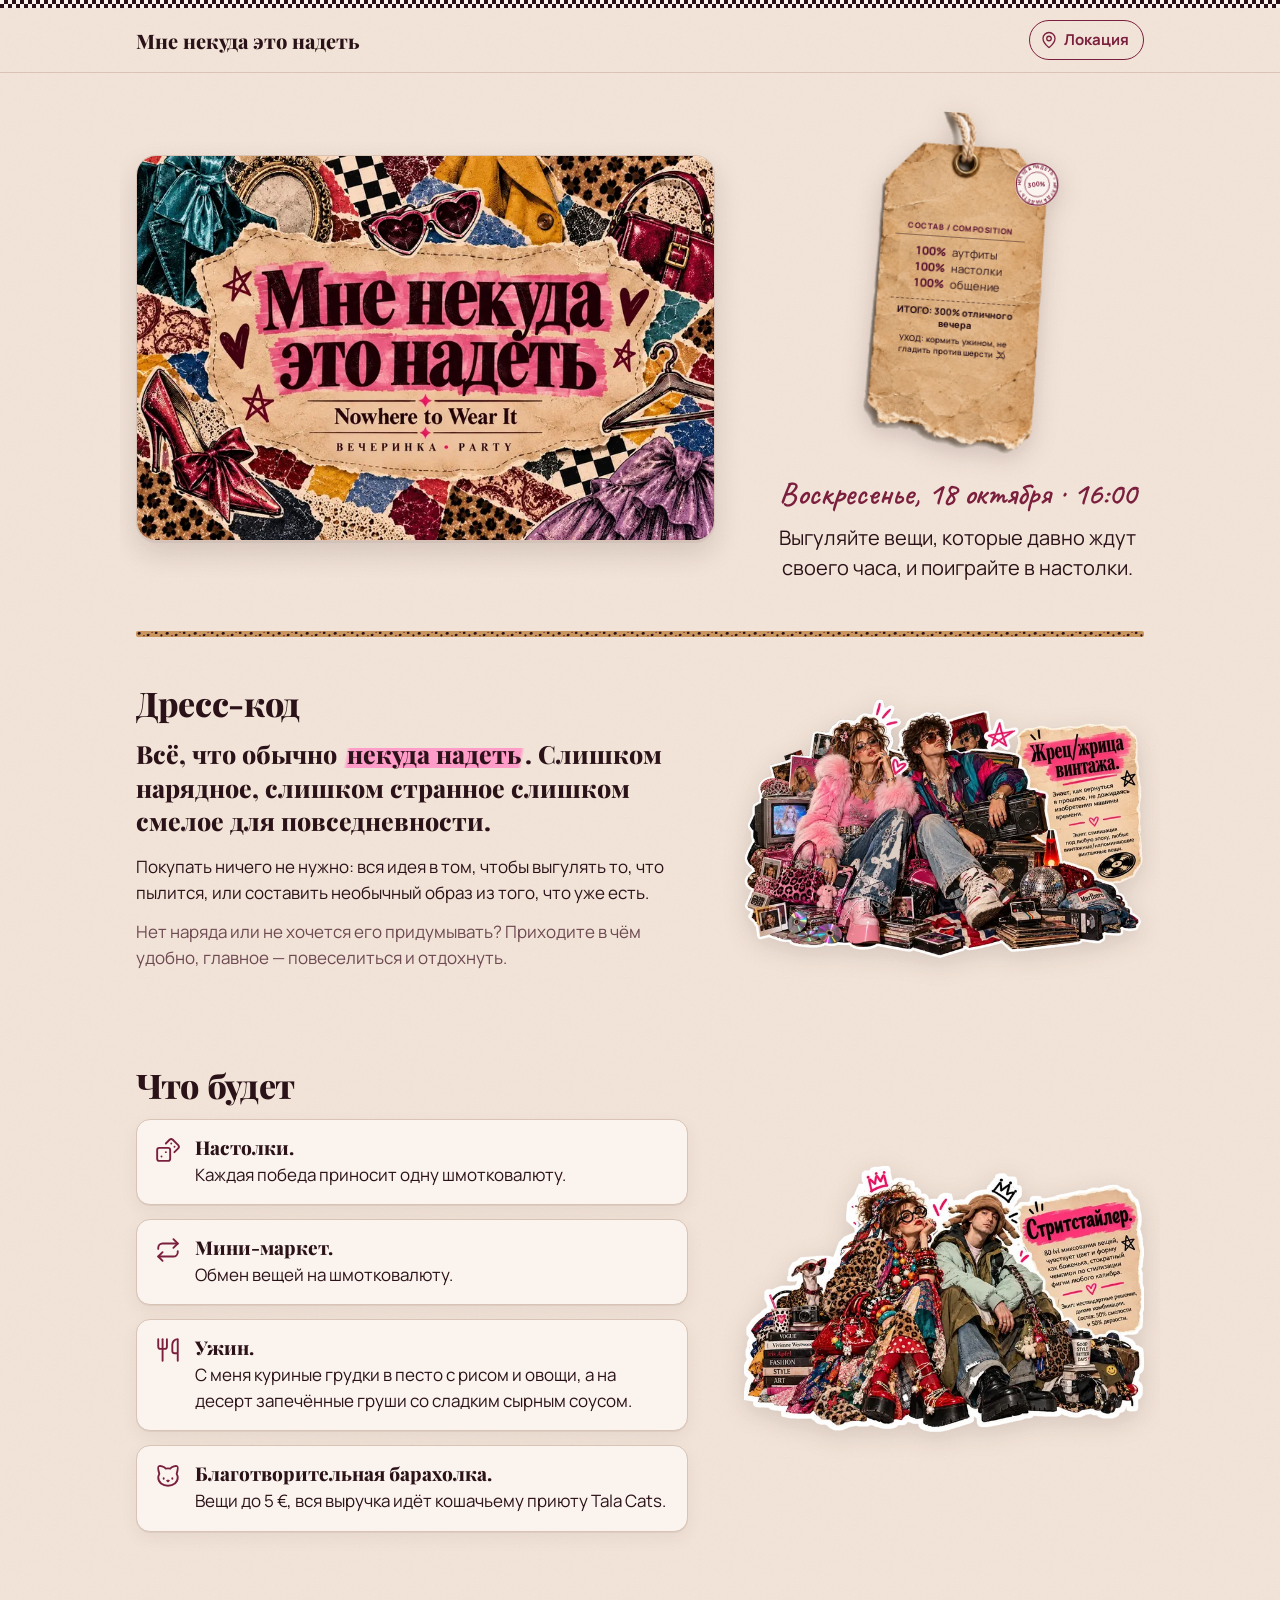
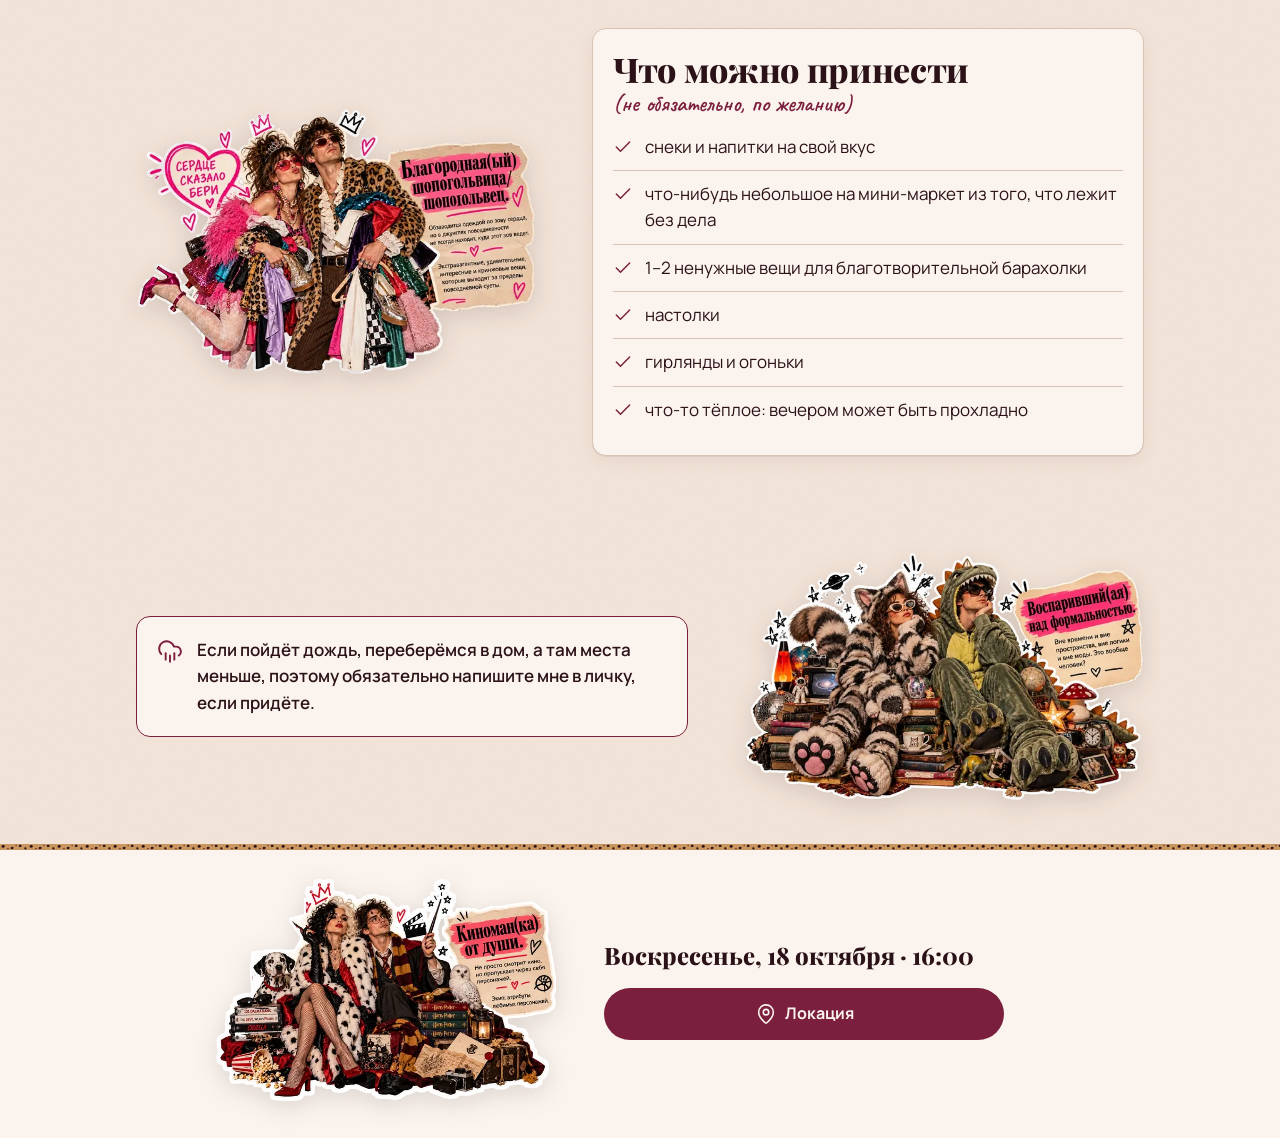
==== index.html @ 80da6938 "Первый экран: афиша слева, бирка и дата справа; на телефоне дата во всю ширину Co-Authored-By: Claud" ====
<!doctype html>
<html lang="ru">
<head>
  <meta charset="utf-8">
  <meta name="viewport" content="width=device-width, initial-scale=1">
  <title>Мне некуда это надеть</title>
  <meta name="description" content="Выгуляйте вещи, которые давно ждут своего часа, и поиграйте в настолки.">
  <meta name="theme-color" content="#F4E6DA">

  <meta property="og:type" content="website">
  <meta property="og:title" content="Мне некуда это надеть">
  <meta property="og:description" content="Выгуляйте вещи, которые давно ждут своего часа, и поиграйте в настолки.">
  <meta property="og:image" content="https://konyaginaan.github.io/nekuda-party/og.jpg">
  <meta property="og:image:width" content="1200">
  <meta property="og:image:height" content="630">
  <meta property="og:url" content="https://konyaginaan.github.io/nekuda-party/">
  <meta name="twitter:card" content="summary_large_image">

  <link rel="preconnect" href="https://fonts.googleapis.com">
  <link rel="preconnect" href="https://fonts.gstatic.com" crossorigin>
  <link rel="stylesheet" href="https://fonts.googleapis.com/css2?family=Caveat:wght@600&family=Manrope:wght@400;600;700;800&family=Playfair+Display:wght@800;900&display=swap">
  <link rel="stylesheet" href="style.css?v=12">
</head>
<body>

  <!-- Иконки в духе Lucide: обводка 1.75, цвет задаёт CSS -->
  <svg width="0" height="0" style="position:absolute" aria-hidden="true">
    <symbol id="i-pin" viewBox="0 0 24 24"><path d="M20 10c0 4.993-5.539 10.193-7.399 11.799a1 1 0 0 1-1.202 0C9.539 20.193 4 14.993 4 10a8 8 0 0 1 16 0"/><circle cx="12" cy="10" r="3"/></symbol>
    <symbol id="i-dice" viewBox="0 0 24 24"><rect width="12" height="12" x="2" y="10" rx="2"/><path d="m17.92 14 3.5-3.5a2.24 2.24 0 0 0 0-3l-5-4.92a2.24 2.24 0 0 0-3 0L10 6"/><path d="M6 18h.01"/><path d="M10 14h.01"/><path d="M15 6h.01"/><path d="M18 9h.01"/></symbol>
    <symbol id="i-swap" viewBox="0 0 24 24"><path d="m17 2 4 4-4 4"/><path d="M3 11v-1a4 4 0 0 1 4-4h14"/><path d="m7 22-4-4 4-4"/><path d="M21 13v1a4 4 0 0 1-4 4H3"/></symbol>
    <symbol id="i-dinner" viewBox="0 0 24 24"><path d="M3 2v7c0 1.1.9 2 2 2h4a2 2 0 0 0 2-2V2"/><path d="M7 2v20"/><path d="M21 15V2a5 5 0 0 0-5 5v6c0 1.1.9 2 2 2h3Zm0 0v7"/></symbol>
    <symbol id="i-cat" viewBox="0 0 24 24"><path d="M12 5c.67 0 1.35.09 2 .26 1.78-2 5.03-2.84 6.42-2.26 1.4.58-.42 7-.42 7 .57 1.07 1 2.24 1 3.44C21 17.9 16.97 21 12 21s-9-3-9-7.56c0-1.25.5-2.4 1-3.44 0 0-1.89-6.42-.5-7 1.39-.58 4.72.23 6.5 2.23A9.04 9.04 0 0 1 12 5Z"/><path d="M8 14v.5"/><path d="M16 14v.5"/><path d="M11.25 16.25h1.5L12 17l-.75-.75Z"/></symbol>
    <symbol id="i-check" viewBox="0 0 24 24"><path d="M20 6 9 17l-5-5"/></symbol>
    <symbol id="i-rain" viewBox="0 0 24 24"><path d="M4 14.899A7 7 0 1 1 15.71 8h1.79a4.5 4.5 0 0 1 2.5 8.242"/><path d="M16 14v6"/><path d="M8 14v6"/><path d="M12 16v6"/></symbol>
    <!-- Значок ухода «не гладить»: утюг, перечёркнутый крест-накрест -->
    <symbol id="i-no-iron" viewBox="0 0 24 24"><path d="M3 18h18l-1.6-6.4A4 4 0 0 0 15.5 8.5H7"/><path d="M5 8.5h5"/><path d="M5 4l14 18"/><path d="M19 4 5 22"/></symbol>
  </svg>

  <header class="site-header">
    <nav class="nav">
      <a class="nav-title" href="#top">Мне некуда это надеть</a>
      <a class="nav-link" href="https://maps.app.goo.gl/ikmV4wj7DfF3Gz9P6?g_st=ipc" target="_blank" rel="noopener">
        <svg class="ico" width="22" height="22" aria-hidden="true"><use href="#i-pin"/></svg>Локация
      </a>
    </nav>
  </header>

  <main>

    <section class="hero section" id="top">
      <!-- Название нарисовано на афише; заголовок остаётся для поиска и экранных дикторов -->
      <h1 class="visually-hidden">Мне некуда это надеть</h1>
      <figure class="poster-frame">
        <picture>
          <source type="image/webp" srcset="poster-800.webp 800w, poster-1200.webp 1200w" sizes="(min-width: 960px) 600px, calc(100vw - 32px)">
          <img class="poster" src="poster.jpg" width="1200" height="800" alt="Афиша вечеринки «Мне некуда это надеть»">
        </picture>
      </figure>
      <div class="hero-meta">
        <p class="hero-date"><time datetime="2026-10-18T16:00">Воскресенье, 18 октября · 16:00</time></p>
        <div class="label-wrap" id="composition">
          <svg class="stamp" viewBox="0 0 100 100" aria-hidden="true">
            <defs><path id="stamp-ring" d="M50 50 m-37 0 a37 37 0 1 1 74 0 a37 37 0 1 1 -74 0"/></defs>
            <circle cx="50" cy="50" r="47" fill="none" stroke="currentColor" stroke-width="3"/>
            <circle cx="50" cy="50" r="28" fill="none" stroke="currentColor" stroke-width="1.5"/>
            <text font-family="Manrope, sans-serif" font-weight="800" font-size="10.5" letter-spacing="1.2" fill="currentColor">
              <textPath href="#stamp-ring" textLength="225" lengthAdjust="spacingAndGlyphs">НЕКУДА НАДЕТЬ • НЕКУДА НАДЕТЬ • </textPath>
            </text>
            <text x="50" y="55" text-anchor="middle" font-family="Manrope, sans-serif" font-weight="800" font-size="14" fill="currentColor">300%</text>
          </svg>
          <div class="label">
            <p class="label-title">СОСТАВ / COMPOSITION</p>
            <table class="label-table">
              <tbody>
                <tr><td class="label-pct">100%</td><td class="label-item">аутфиты</td></tr>
                <tr><td class="label-pct">100%</td><td class="label-item">настолки</td></tr>
                <tr><td class="label-pct">100%</td><td class="label-item">общение</td></tr>
              </tbody>
            </table>
            <p class="label-total">ИТОГО: 300% отличного вечера</p>
            <!-- Можно сократить до «УХОД: кормить ужином» — убрать span целиком, значок уйдёт вместе с ним -->
            <p class="label-care">УХОД: кормить ужином<span class="label-care-extra">, не гладить против шерсти <svg class="care-ico" width="14" height="14" aria-hidden="true"><use href="#i-no-iron"/></svg></span></p>
          </div>
        </div>
        <div class="hero-text">
          <p class="hero-lead">Выгуляйте вещи, которые давно ждут своего часа, и поиграйте в настолки.</p>
        </div>
      </div>
    </section>

    <div class="ribbon" aria-hidden="true"></div>

    <section class="section has-sticker sticker-right" id="dress-code">
      <div class="section-body">
        <h2>Дресс-код</h2>
        <p class="dress-main">Всё, что обычно <span class="marker">некуда надеть</span>. Слишком нарядное, слишком странное слишком смелое для повседневности.</p>
        <p>Покупать ничего не нужно: вся идея в том, чтобы выгулять то, что пылится, или составить необычный образ из того, что уже есть.</p>
        <p class="muted">Нет наряда или не хочется его придумывать? Приходите в чём удобно, главное — повеселиться и отдохнуть.</p>
      </div>
      <figure class="sticker">
        <a href="img/vintage-1100.webp" target="_blank" rel="noopener"><img src="img/vintage-640.webp" srcset="img/vintage-640.webp 640w, img/vintage-1100.webp 1100w" sizes="(min-width: 960px) 400px, calc(100vw - 32px)" width="1533" height="1001" loading="lazy" decoding="async" alt="Наклейка «Жрец/жрица винтажа»: «Знает, как вернуться в прошлое, не дожидаясь изобретения машины времени. Экип: стилизация под любую эпоху, любые винтажные/напоминающие винтажные вещи». Пара в розовой шубе, джинсах со стразами и яркой ветровке среди пластинок, кассет и диско-шара."></a>
      </figure>
    </section>

    <section class="section has-sticker sticker-right" id="program">
      <div class="section-body">
        <h2>Что будет</h2>
        <ul class="program-list">
          <li><svg class="ico" width="22" height="22" aria-hidden="true"><use href="#i-dice"/></svg><p><strong>Настолки.</strong> Каждая победа приносит одну шмотковалюту.</p></li>
          <li><svg class="ico" width="22" height="22" aria-hidden="true"><use href="#i-swap"/></svg><p><strong>Мини-маркет.</strong> Обмен вещей на шмотковалюту.</p></li>
          <li><svg class="ico" width="22" height="22" aria-hidden="true"><use href="#i-dinner"/></svg><p><strong>Ужин.</strong> С меня куриные грудки в песто с рисом и овощи, а на десерт запечённые груши со сладким сырным соусом.</p></li>
          <li><svg class="ico" width="22" height="22" aria-hidden="true"><use href="#i-cat"/></svg><p><strong>Благотворительная барахолка.</strong> Вещи до 5 €, вся выручка идёт кошачьему приюту Tala Cats.</p></li>
        </ul>
      </div>
      <figure class="sticker">
        <a href="img/street-1100.webp" target="_blank" rel="noopener"><img src="img/street-640.webp" srcset="img/street-640.webp 640w, img/street-1100.webp 1100w" sizes="(min-width: 960px) 400px, calc(100vw - 32px)" width="1536" height="1024" loading="lazy" decoding="async" alt="Наклейка «Стритстайлер»: «80 lvl миксования вещей, чувствует цвет и форму как боженька, стократный чемпион по стилизации фигни любого калибра. Экип: нестандартные решения, дикие комбинации. Состав: 50% смелости и 50% дерзости». Пара в леопарде, бусах, платформах и плюшевой шапке."></a>
      </figure>
    </section>

    <section class="section has-sticker sticker-left" id="bring">
      <div class="section-body">
        <div class="panel">
          <h2>Что можно принести</h2>
          <p class="note">(не обязательно, по желанию)</p>
          <ul class="bring-list">
            <li><svg class="ico" width="22" height="22" aria-hidden="true"><use href="#i-check"/></svg>снеки и напитки на свой вкус</li>
            <li><svg class="ico" width="22" height="22" aria-hidden="true"><use href="#i-check"/></svg>что-нибудь небольшое на мини-маркет из того, что лежит без дела</li>
            <li><svg class="ico" width="22" height="22" aria-hidden="true"><use href="#i-check"/></svg>1–2 ненужные вещи для благотворительной барахолки</li>
            <li><svg class="ico" width="22" height="22" aria-hidden="true"><use href="#i-check"/></svg>настолки</li>
            <li><svg class="ico" width="22" height="22" aria-hidden="true"><use href="#i-check"/></svg>гирлянды и огоньки</li>
            <li><svg class="ico" width="22" height="22" aria-hidden="true"><use href="#i-check"/></svg>что-то тёплое: вечером может быть прохладно</li>
          </ul>
        </div>
      </div>
      <figure class="sticker">
        <a href="img/shopaholic-1100.webp" target="_blank" rel="noopener"><img src="img/shopaholic-640.webp" srcset="img/shopaholic-640.webp 640w, img/shopaholic-1100.webp 1100w" sizes="(min-width: 960px) 400px, calc(100vw - 32px)" width="1521" height="1014" loading="lazy" decoding="async" alt="Наклейка «Благородная(ый) шопогольвица/шопогольвец» с надписью «Сердце сказало: бери»: «Обзаводится одеждой по зову сердца, но в джунглях повседневности не всегда находит, куда этот зов ведёт. Экстравагантные, удивительные, интересные и кринжовые вещи, которые выходят за пределы повседневной суеты». Пара с охапками нарядов в руках."></a>
      </figure>
    </section>

    <section class="section has-sticker sticker-right" id="rsvp">
      <div class="section-body important">
        <svg class="ico" width="22" height="22" aria-hidden="true"><use href="#i-rain"/></svg>
        <p>Если пойдёт дождь, переберёмся в дом, а там места меньше, поэтому обязательно напишите мне в личку, если придёте.</p>
      </div>
      <figure class="sticker">
        <a href="img/dreamer-1100.webp" target="_blank" rel="noopener"><img src="img/dreamer-640.webp" srcset="img/dreamer-640.webp 640w, img/dreamer-1100.webp 1100w" sizes="(min-width: 960px) 400px, calc(100vw - 32px)" width="1521" height="947" loading="lazy" decoding="async" alt="Наклейка «Воспаривший(ая) над формальностью»: «Вне времени и вне пространства, вне логики и вне моды. Это вообще человек?» Пара в пушистых кигуруми кошки и динозавра среди книг, лавовой лампы и глобусов."></a>
      </figure>
    </section>

  </main>

  <footer class="site-footer">
    <div class="footer-inner">
      <figure class="sticker footer-sticker">
        <a href="img/cinema-1100.webp" target="_blank" rel="noopener"><img src="img/cinema-640.webp" srcset="img/cinema-640.webp 640w, img/cinema-1100.webp 1100w" sizes="(min-width: 760px) 340px, calc(100vw - 32px)" width="1536" height="1014" loading="lazy" decoding="async" alt="Наклейка «Киноман(ка) от души»: «Не просто смотрит кино, но пропускает через себя персонажей. Экип: атрибуты любимых персонажей». Пара в образах Круэллы и Гарри Поттера с далматинцем и совой."></a>
      </figure>
      <div class="footer-cta">
      <p class="footer-date"><time datetime="2026-10-18T16:00">Воскресенье, 18 октября · 16:00</time></p>
      <a class="button" href="https://maps.app.goo.gl/ikmV4wj7DfF3Gz9P6?g_st=ipc" target="_blank" rel="noopener">
        <svg class="ico" width="22" height="22" aria-hidden="true"><use href="#i-pin"/></svg>Локация
      </a>
      </div>
    </div>
  </footer>

</body>
</html>
---- style.css ----
/* «Мне некуда это надеть» — сайт-анонс.
 * Визуальный слой повторяет мини-приложение (nekuda/public/style.css):
 * 80% тишины (тёплая бумага), 15% бордо и маркера, 5% хулиганства.
 * На экране — не больше одного маркера и двух рукописных строк. */

:root {
  --paper: #f4e6da;
  --paper-2: #fbf4ee;
  --ink: #2b1218;
  --ink-soft: #6e4a52;
  --wine: #7a1f3d;
  --wine-dark: #5a1430;
  --hot: #ff2e88;
  --hot-soft: #ff9cc8;
  --line: #d9c3b6;

  --display: "Playfair Display", Georgia, serif;
  --body: "Manrope", system-ui, -apple-system, sans-serif;
  --hand: "Caveat", "Comic Sans MS", cursive;

  --radius: 14px;
  --shadow: 0 1px 0 rgba(43, 18, 24, 0.06), 0 6px 18px rgba(43, 18, 24, 0.06);
  --header: 64px;

  --grain: url("data:image/svg+xml,%3Csvg xmlns='http://www.w3.org/2000/svg' width='160' height='160'%3E%3Cfilter id='n'%3E%3CfeTurbulence type='fractalNoise' baseFrequency='.9' numOctaves='3' stitchTiles='stitch'/%3E%3CfeColorMatrix values='0 0 0 0 .17 0 0 0 0 .07 0 0 0 0 .09 0 0 0 .04 0'/%3E%3C/filter%3E%3Crect width='160' height='160' filter='url(%23n)'/%3E%3C/svg%3E");
  --checker: repeating-conic-gradient(var(--ink) 0 25%, var(--paper-2) 0 50%) 0 0 / 8px 8px;
  --leopard: url("data:image/svg+xml,%3Csvg xmlns='http://www.w3.org/2000/svg' width='28' height='6' viewBox='0 0 28 6'%3E%3Crect width='28' height='6' fill='%23c9965f'/%3E%3Cpath d='M2 1.5c1-.8 2.6-.5 2.8.6.2 1-.9 1.9-2 1.7S1 2.4 2 1.5zM11 3.2c.9-.9 2.4-.7 2.6.3.2.9-.7 1.8-1.8 1.7-1-.1-1.6-1.1-.8-2zM19.5.8c1.1-.4 2.2.2 2.1 1.1-.1.8-1.3 1.3-2.2 1-.8-.3-.8-1.7.1-2.1zM24.6 3.6c.8-.5 1.9-.2 2 .6.1.7-.8 1.4-1.6 1.2-.7-.2-1-1.2-.4-1.8z' fill='%232b1218'/%3E%3Cpath d='M7.5 4.2c.6-.3 1.3 0 1.3.5s-.7.8-1.2.6c-.5-.2-.6-.8-.1-1.1zM15.8.9c.5-.2 1.1.1 1 .6-.1.4-.7.6-1.1.4-.4-.2-.4-.8.1-1z' fill='%235a1430'/%3E%3C/svg%3E") 0 0 / 28px 6px repeat-x;
}

*, *::before, *::after { box-sizing: border-box; }

html {
  -webkit-text-size-adjust: 100%;
  scroll-behavior: smooth;
}

@media (prefers-reduced-motion: reduce) {
  html { scroll-behavior: auto; }
}

body {
  margin: 0;
  overflow-x: hidden;
  background: var(--grain), var(--paper);
  color: var(--ink);
  font: 400 17px/1.55 var(--body);
  overflow-wrap: break-word;
  -webkit-tap-highlight-color: transparent;
}

/* Клетчатая лента по верху экрана. */
body::before {
  content: "";
  position: fixed;
  top: 0;
  left: 0;
  right: 0;
  height: 8px;
  background: var(--checker);
  z-index: 40;
}

a { color: var(--wine); }

:focus-visible {
  outline: 2px solid var(--hot);
  outline-offset: 2px;
}

img { max-width: 100%; height: auto; display: block; }

.visually-hidden {
  position: absolute;
  width: 1px;
  height: 1px;
  margin: -1px;
  padding: 0;
  overflow: hidden;
  clip: rect(0 0 0 0);
  white-space: nowrap;
  border: 0;
}

.ico {
  width: 22px;
  height: 22px;
  flex: none;
  fill: none;
  stroke: currentColor;
  stroke-width: 1.75;
  stroke-linecap: round;
  stroke-linejoin: round;
  color: var(--wine);
}

/* ── Типографика ─────────────────────────────────────────── */

h1, h2 {
  font-family: var(--display);
  font-weight: 800;
  letter-spacing: -0.01em;
  margin: 0 0 14px;
}

h2 {
  font-size: 30px;
  line-height: 1.1;
}

p { margin: 0 0 12px; }
p:last-child { margin-bottom: 0; }

.muted { color: var(--ink-soft); }

/* Полоса маркера под главным словом — одна на экран. */
.marker {
  background: linear-gradient(100deg, transparent 2%, var(--hot-soft) 4%, var(--hot-soft) 96%, transparent 98%);
  background-size: 100% 62%;
  background-position: 0 85%;
  background-repeat: no-repeat;
  padding: 0 0.15em;
  -webkit-box-decoration-break: clone;
  box-decoration-break: clone;
}

/* ── Шапка ───────────────────────────────────────────────── */

.site-header {
  position: sticky;
  top: 8px;
  z-index: 30;
  margin-top: 8px;
  background: var(--grain), var(--paper);
  border-bottom: 1px solid var(--line);
}

.nav {
  max-width: 1040px;
  margin: 0 auto;
  padding: 0 16px;
  height: 56px;
  display: flex;
  justify-content: space-between;
  align-items: center;
  gap: 12px;
}

.nav-title {
  min-width: 0;
  font: 800 17px/1.15 var(--display);
  color: var(--ink);
  text-decoration: none;
}

.nav-link {
  flex: none;
  display: inline-flex;
  align-items: center;
  gap: 6px;
  min-height: 40px;
  padding: 0 14px 0 10px;
  border: 1.5px solid var(--wine);
  border-radius: 999px;
  color: var(--wine);
  font-weight: 700;
  font-size: 15px;
  text-decoration: none;
}

.nav-link .ico { width: 18px; height: 18px; }

/* ── Колонка и разделы ───────────────────────────────────── */

main {
  max-width: 1040px;
  /* Повёрнутая бирка не должна давать прокрутку вбок */
  overflow-x: clip;
  margin: 0 auto;
  padding: 0 16px;
}

.section {
  padding: 28px 0;
  /* Клетчатая лента + шапка не закрывают заголовок при переходе по якорю */
  scroll-margin-top: calc(8px + var(--header));
}

.panel {
  background: var(--paper-2);
  border: 1px solid var(--line);
  border-radius: var(--radius);
  box-shadow: var(--shadow);
  padding: 22px 20px;
}

/* ── Первый экран ────────────────────────────────────────── */

.hero { padding-top: 20px; padding-bottom: 32px; }

.poster-frame {
  margin: 0 0 22px;
  border-radius: var(--radius);
  overflow: hidden;
  border: 1px solid var(--line);
  box-shadow: 0 2px 0 rgba(43, 18, 24, 0.05), 0 12px 28px rgba(43, 18, 24, 0.14);
  background: var(--paper-2);
}

.poster { width: 100%; aspect-ratio: 3 / 2; object-fit: cover; }

.hero-date {
  font: 600 clamp(25px, 7.3vw, 32px)/1.1 var(--hand);
  color: var(--wine);
  margin-bottom: 10px;
}

.hero-lead {
  font-size: 19px;
  line-height: 1.5;
}

/* Под афишей: бирка висит с её нижнего края, текст обтекает слева. */
.hero-meta::after { content: ""; display: block; clear: both; }

.hero-meta .label-wrap {
  float: right;
  width: 140px;
  margin: -6px 4px 0 14px;
  transform: rotate(4deg);
}

/* Леопардовая лента — разделитель. */
.ribbon {
  height: 6px;
  background: var(--leopard);
  border-radius: 2px;
}

/* ── Дресс-код ───────────────────────────────────────────── */

.dress-main {
  font: 800 22px/1.35 var(--display);
  margin-bottom: 16px;
}

/* ── Состав: маленькая бумажная бирка у афиши (img/tag-760.webp), текст поверх.
 * Все размеры внутри — от ширины бирки (cqw), чтобы она масштабировалась целиком. */

.label-wrap {
  position: relative;
  container-type: inline-size;
  filter: drop-shadow(0 6px 12px rgba(43, 18, 24, 0.18));
}

.label {
  /* Пропорции картинки: 748 × 1484 */
  aspect-ratio: 748 / 1484;
  background: url("img/tag-760.webp") center / 100% 100% no-repeat;
  /* Сверху — люверс и верёвочка, снизу — рваный край */
  padding: 34% 12% 24%;
  display: flex;
  flex-direction: column;
  justify-content: center;
  color: var(--ink);
  font-size: 6.7cqw;
  line-height: 1.3;
  text-align: left;
  font-variant-numeric: tabular-nums;
}

.label p { margin: 0; }

.label-title {
  font-weight: 800;
  font-size: 0.68em;
  letter-spacing: 0.06em;
  color: var(--wine-dark);
  text-align: center;
  padding-bottom: 0.6em;
  margin-bottom: 0.9em !important;
  border-bottom: 1px solid rgba(43, 18, 24, 0.45);
  white-space: nowrap;
}

.label-table {
  border-collapse: collapse;
  margin: 0 auto 0.7em;
}

.label-table td { padding: 0.05em 0; }

.label-table .label-pct {
  text-align: right;
  padding-right: 0.55em;
  font-weight: 800;
  color: var(--wine-dark);
}

.label-total {
  border-top: 1px dashed rgba(43, 18, 24, 0.55);
  padding-top: 0.5em;
  text-align: center;
  font-weight: 800;
  font-size: 0.82em;
}

.label-care {
  margin-top: 0.6em !important;
  text-align: center;
  font-size: 0.71em;
  font-weight: 600;
}

.care-ico {
  width: 1.4em;
  height: 1.4em;
  vertical-align: -0.3em;
  fill: none;
  stroke: var(--ink);
  stroke-width: 1.5;
  stroke-linecap: round;
  stroke-linejoin: round;
}

/* Штамп — снаружи бирки, иначе рваный край его обрежет. */
.stamp {
  position: absolute;
  top: 13%;
  right: -6%;
  width: 26%;
  height: auto;
  aspect-ratio: 1;
  color: var(--wine);
  background: var(--paper-2);
  border-radius: 50%;
  transform: rotate(-8deg);
  z-index: 2;
}

/* ── Наклейки-персонажи: рядом с текстовыми блоками ───────
 * На телефоне — под блоком во всю ширину колонки, на широком экране —
 * сбоку от него, попеременно справа и слева. */

.sticker {
  margin: 24px 0 0;
  filter: drop-shadow(0 6px 12px rgba(43, 18, 24, 0.14));
}

.sticker a { display: block; }
.sticker img { width: 100%; height: auto; }

/* ── Что будет ───────────────────────────────────────────── */

.program-list,
.bring-list {
  list-style: none;
  margin: 0;
  padding: 0;
}

.program-list li {
  display: flex;
  gap: 14px;
  align-items: flex-start;
  background: var(--paper-2);
  border: 1px solid var(--line);
  border-radius: var(--radius);
  box-shadow: var(--shadow);
  padding: 16px 18px;
  margin-bottom: 12px;
}

.program-list .ico {
  width: 26px;
  height: 26px;
  margin-top: 1px;
}

.program-list p { margin: 0; }

.program-list strong {
  display: block;
  font: 800 19px/1.25 var(--display);
  margin-bottom: 2px;
}

/* ── Что принести ────────────────────────────────────────── */

#bring h2 { margin-bottom: 0; }

.note {
  font: 600 23px/1.2 var(--hand);
  color: var(--wine);
  margin: 2px 0 16px;
}

.bring-list li {
  display: flex;
  gap: 12px;
  align-items: flex-start;
  padding: 10px 0;
  border-top: 1px solid var(--line);
}

.bring-list li:first-child { border-top: 0; padding-top: 0; }
.bring-list .ico { width: 20px; height: 20px; margin-top: 3px; }

/* ── Важно ───────────────────────────────────────────────── */

.important {
  display: flex;
  gap: 14px;
  align-items: flex-start;
  padding: 20px;
  border: 1.5px solid var(--wine);
  border-radius: var(--radius);
  background: var(--paper-2);
  font-weight: 600;
}

.important .ico { width: 26px; height: 26px; margin-top: 1px; }

/* ── Подвал ──────────────────────────────────────────────── */

.site-footer {
  position: relative;
  background: var(--paper-2);
  border-top: 1px solid var(--line);
}

.site-footer::before {
  content: "";
  position: absolute;
  top: -6px;
  left: 0;
  right: 0;
  height: 6px;
  background: var(--leopard);
}

.footer-inner {
  max-width: 640px;
  margin: 0 auto;
  padding: 28px 16px calc(36px + env(safe-area-inset-bottom));
  text-align: center;
}

.footer-sticker { max-width: 340px; margin: 0 auto 18px; }

.footer-date {
  font: 800 clamp(18px, 5.4vw, 24px)/1.25 var(--display);
  margin-bottom: 18px;
}

/* Главная кнопка */
.button {
  display: inline-flex;
  align-items: center;
  justify-content: center;
  gap: 8px;
  width: 100%;
  max-width: 400px;
  min-height: 52px;
  padding: 10px 24px;
  border-radius: 999px;
  background: var(--wine);
  color: var(--paper-2);
  font-weight: 700;
  font-size: 16px;
  text-decoration: none;
  transition: transform 0.09s, background-color 0.09s;
}

.button .ico { color: var(--paper-2); }

.button:hover { background: var(--wine-dark); }
.button:active { transform: translateY(1px) scale(0.98); }

/* Текстовые разделы держат колонку для чтения; афиша шире. */
.section { max-width: 680px; margin: 0 auto; }
.hero { max-width: none; }
#rsvp { padding-bottom: 48px; }

@media (min-width: 560px) {
  h2 { font-size: 34px; }
  .dress-main { font-size: 25px; }
}

@media (min-width: 760px) {
  .nav { height: 64px; }
  .nav-title { font-size: 20px; }
  .hero { padding-top: 32px; }
  .hero-meta { max-width: 640px; margin: 0 auto; }
  .hero-meta .label-wrap { width: 170px; }

  .footer-inner {
    max-width: 880px;
    display: flex;
    align-items: center;
    gap: 48px;
    text-align: left;
  }
  .footer-sticker { flex: 0 0 340px; margin: -40px 0 0; }
  .footer-cta { flex: 1; }
  .poster-frame { border-radius: 20px; margin-bottom: 28px; }
  .hero-lead { font-size: 21px; }

  .program-list {
    display: grid;
    grid-template-columns: 1fr 1fr;
    gap: 14px;
  }
  .program-list li { margin: 0; }
}

@media (min-width: 960px) {
  .section { padding: 48px 0; }

  /* Первый экран: афиша слева, справа бирка, дата и подзаголовок */
  .hero {
    display: grid;
    grid-template-columns: minmax(0, 1.55fr) minmax(0, 1fr);
    gap: 56px;
    align-items: center;
    padding-top: 40px;
    padding-bottom: 48px;
  }
  .poster-frame { margin: 0; }
  .hero-meta {
    max-width: none;
    margin: 0;
    text-align: center;
    display: flex;
    flex-direction: column;
  }
  .hero-meta .label-wrap { order: -1; }
  .hero-meta .label-wrap {
    float: none;
    width: 170px;
    margin: 0 auto 26px;
  }
  .hero-date { font-size: 32px; margin-bottom: 12px; }
  .hero-lead { font-size: 20px; }

  /* Блок и наклейка — в две колонки, наклейка по центру высоты блока */
  .has-sticker {
    max-width: none;
    display: grid;
    grid-template-columns: minmax(0, 1fr) 400px;
    gap: 56px;
    align-items: center;
  }
  .has-sticker.sticker-left { grid-template-columns: 400px minmax(0, 1fr); }
  .has-sticker.sticker-left .sticker { order: -1; }
  .sticker { margin: 0; }

  .sticker img { transition: transform 0.2s ease; }
  .sticker a:hover img { transform: scale(1.03); }

  /* Рядом с наклейкой программа в одну колонку */
  .program-list { grid-template-columns: 1fr; }

}
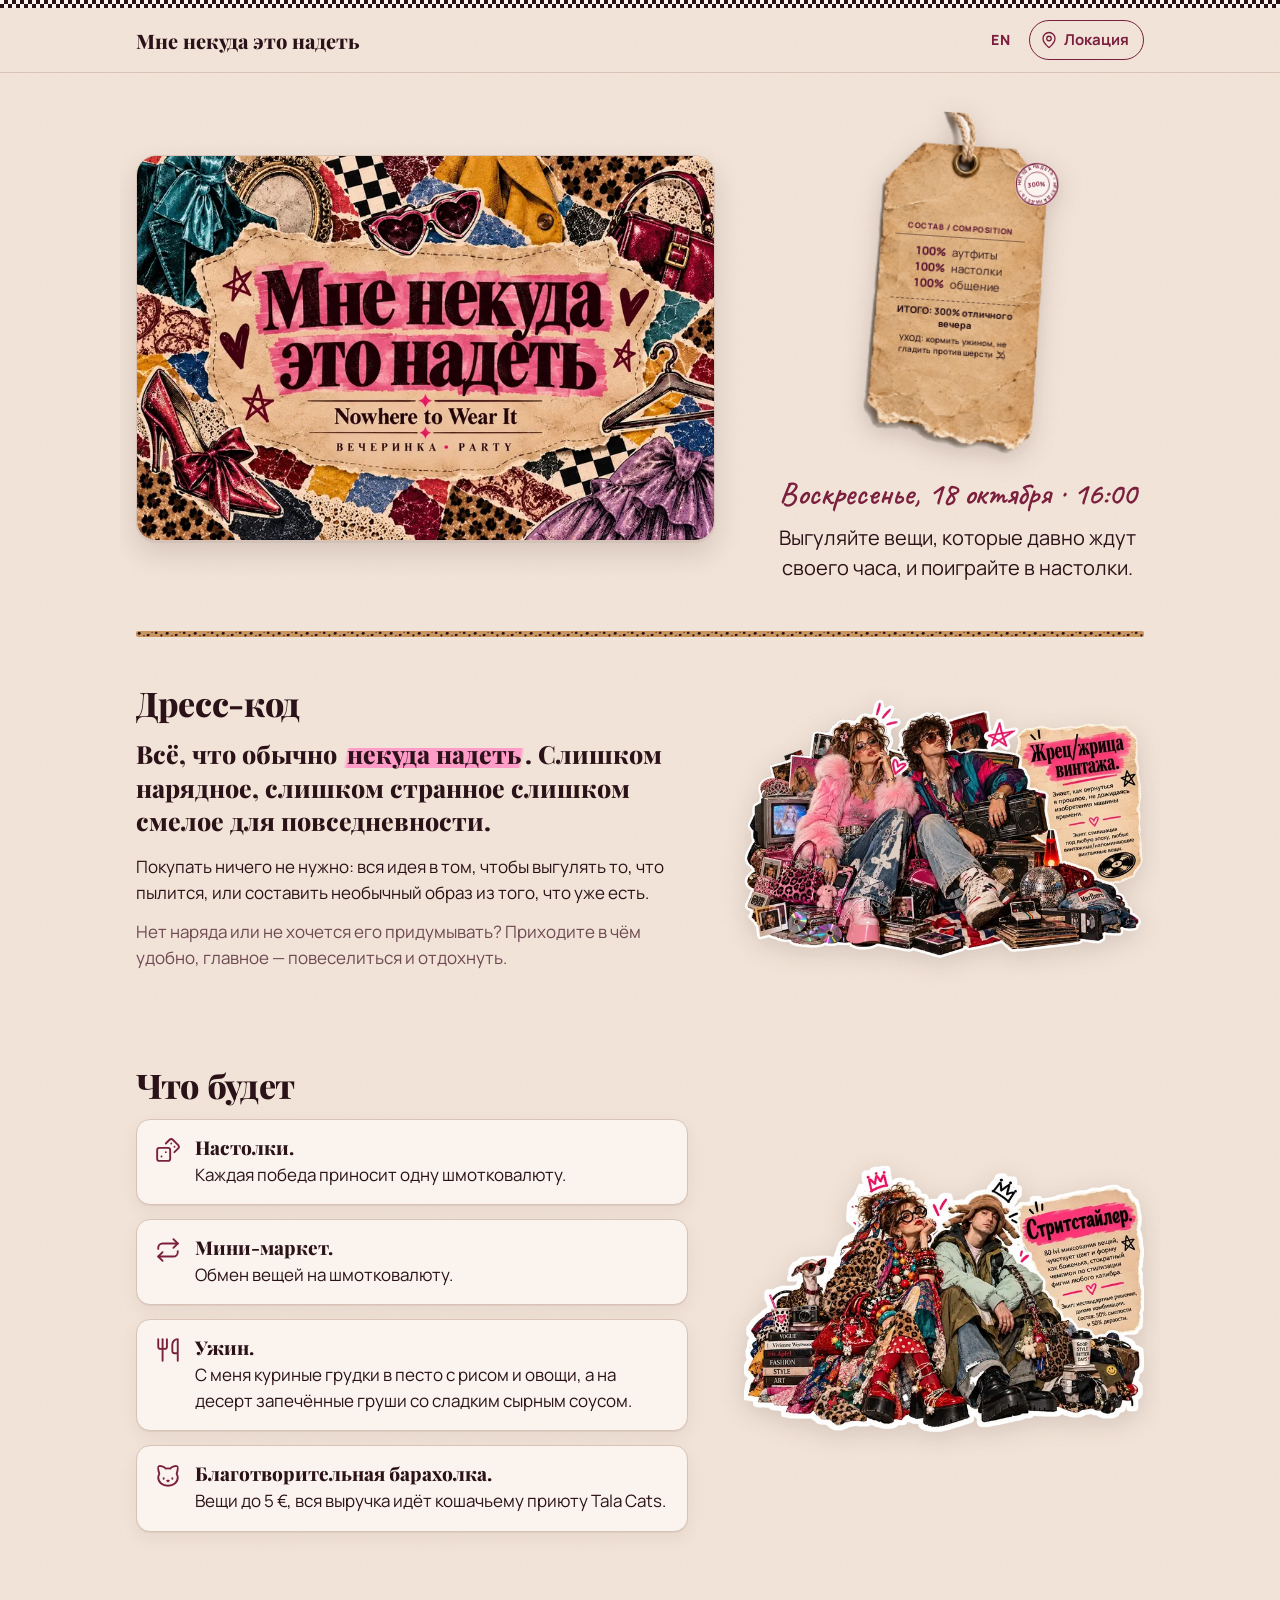
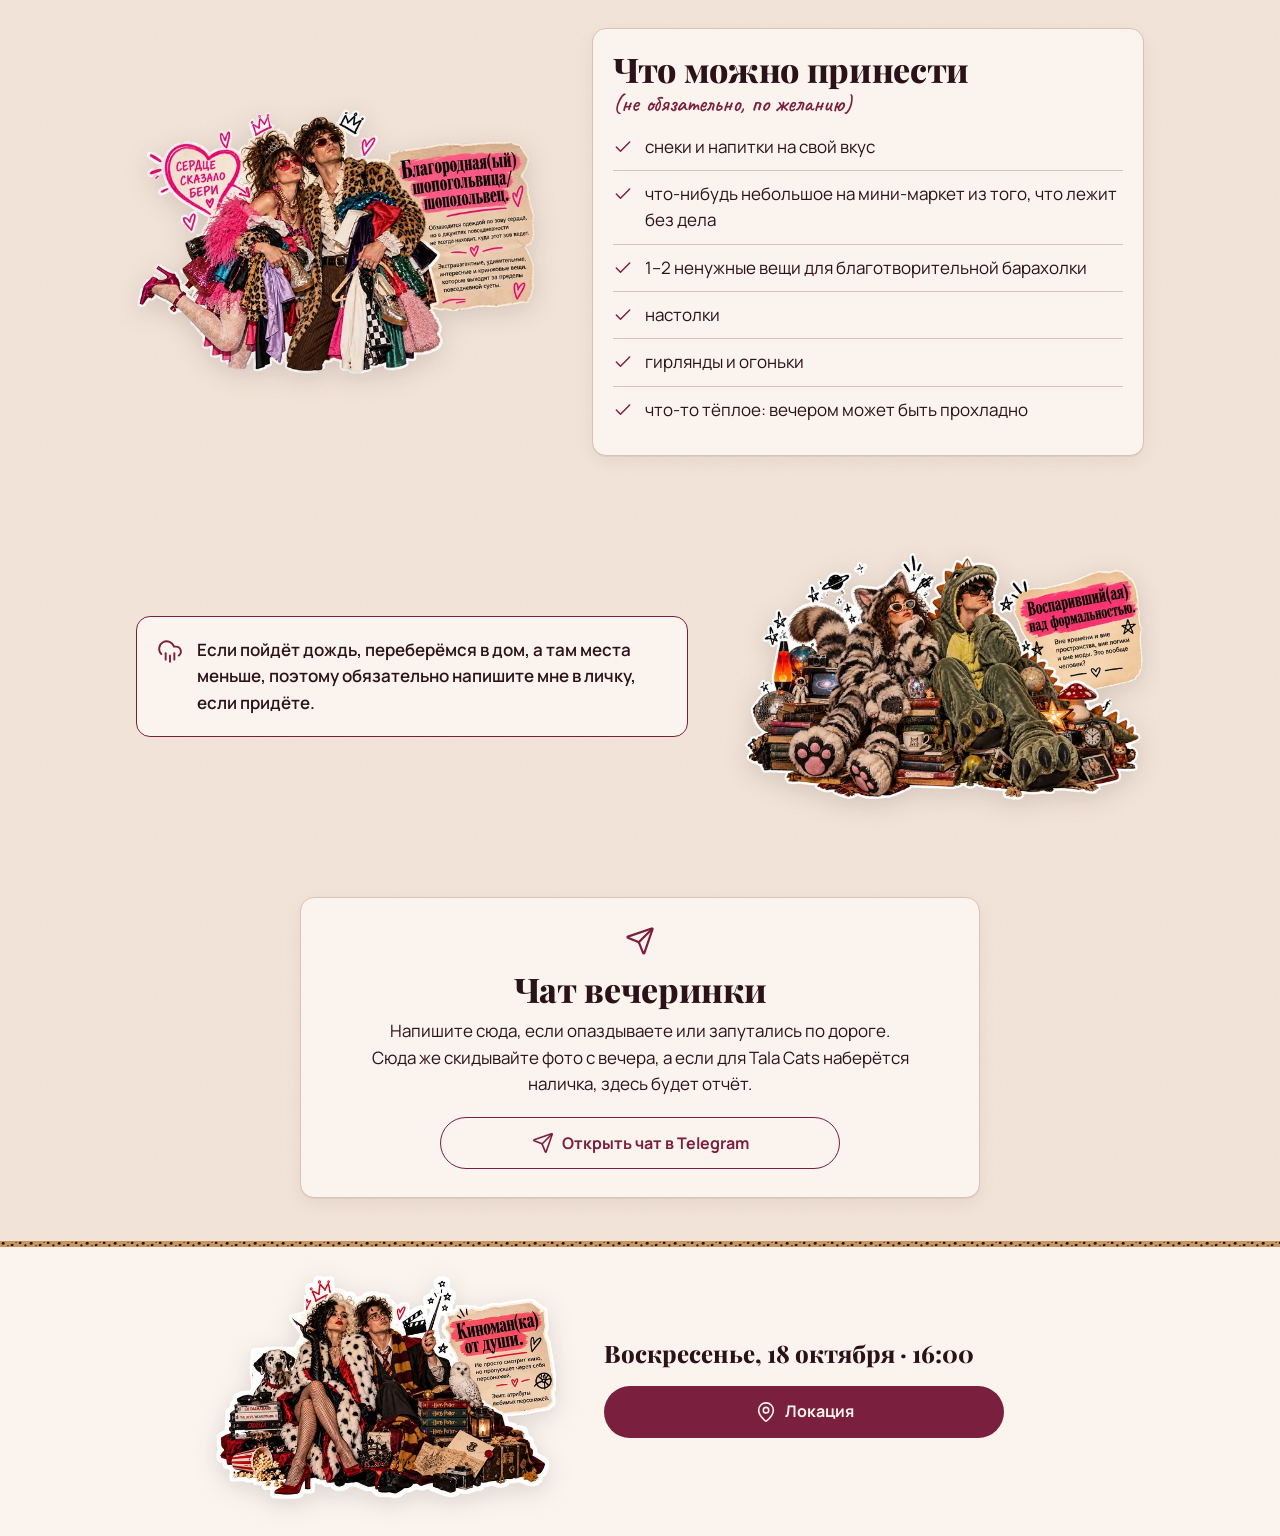
==== commit 1412aa4b: "Английская версия /en/ с переключателем RU/EN; блок «Чат вечеринки» Co-Authored-By: Claude Opus 5.5 " ====
--- a/index.html
+++ b/index.html
@@ -15,11 +15,13 @@
   <meta property="og:image:height" content="630">
   <meta property="og:url" content="https://konyaginaan.github.io/nekuda-party/">
   <meta name="twitter:card" content="summary_large_image">
+  <link rel="alternate" hreflang="ru" href="https://konyaginaan.github.io/nekuda-party/">
+  <link rel="alternate" hreflang="en" href="https://konyaginaan.github.io/nekuda-party/en/">
 
   <link rel="preconnect" href="https://fonts.googleapis.com">
   <link rel="preconnect" href="https://fonts.gstatic.com" crossorigin>
   <link rel="stylesheet" href="https://fonts.googleapis.com/css2?family=Caveat:wght@600&family=Manrope:wght@400;600;700;800&family=Playfair+Display:wght@800;900&display=swap">
-  <link rel="stylesheet" href="style.css?v=12">
+  <link rel="stylesheet" href="style.css?v=13">
 </head>
 <body>
 
@@ -32,6 +34,7 @@
     <symbol id="i-cat" viewBox="0 0 24 24"><path d="M12 5c.67 0 1.35.09 2 .26 1.78-2 5.03-2.84 6.42-2.26 1.4.58-.42 7-.42 7 .57 1.07 1 2.24 1 3.44C21 17.9 16.97 21 12 21s-9-3-9-7.56c0-1.25.5-2.4 1-3.44 0 0-1.89-6.42-.5-7 1.39-.58 4.72.23 6.5 2.23A9.04 9.04 0 0 1 12 5Z"/><path d="M8 14v.5"/><path d="M16 14v.5"/><path d="M11.25 16.25h1.5L12 17l-.75-.75Z"/></symbol>
     <symbol id="i-check" viewBox="0 0 24 24"><path d="M20 6 9 17l-5-5"/></symbol>
     <symbol id="i-rain" viewBox="0 0 24 24"><path d="M4 14.899A7 7 0 1 1 15.71 8h1.79a4.5 4.5 0 0 1 2.5 8.242"/><path d="M16 14v6"/><path d="M8 14v6"/><path d="M12 16v6"/></symbol>
+    <symbol id="i-send" viewBox="0 0 24 24"><path d="M14.536 21.686a.5.5 0 0 0 .937-.024l6.5-19a.496.496 0 0 0-.635-.635l-19 6.5a.5.5 0 0 0-.024.937l7.93 3.18a2 2 0 0 1 1.112 1.11z"/><path d="m21.854 2.147-10.94 10.939"/></symbol>
     <!-- Значок ухода «не гладить»: утюг, перечёркнутый крест-накрест -->
     <symbol id="i-no-iron" viewBox="0 0 24 24"><path d="M3 18h18l-1.6-6.4A4 4 0 0 0 15.5 8.5H7"/><path d="M5 8.5h5"/><path d="M5 4l14 18"/><path d="M19 4 5 22"/></symbol>
   </svg>
@@ -39,9 +42,12 @@
   <header class="site-header">
     <nav class="nav">
       <a class="nav-title" href="#top">Мне некуда это надеть</a>
-      <a class="nav-link" href="https://maps.app.goo.gl/ikmV4wj7DfF3Gz9P6?g_st=ipc" target="_blank" rel="noopener">
-        <svg class="ico" width="22" height="22" aria-hidden="true"><use href="#i-pin"/></svg>Локация
-      </a>
+      <div class="nav-actions">
+        <a class="lang-switch" href="en/" hreflang="en" lang="en" aria-label="English version">EN</a>
+        <a class="nav-link" href="https://maps.app.goo.gl/ikmV4wj7DfF3Gz9P6?g_st=ipc" target="_blank" rel="noopener" aria-label="Локация">
+          <svg class="ico" width="22" height="22" aria-hidden="true"><use href="#i-pin"/></svg><span class="nav-link-text">Локация</span>
+        </a>
+      </div>
     </nav>
   </header>
 
@@ -147,6 +153,17 @@
       </figure>
     </section>
 
+    <section class="section" id="chat">
+      <div class="panel chat">
+        <svg class="ico chat-ico" width="22" height="22" aria-hidden="true"><use href="#i-send"/></svg>
+        <h2>Чат вечеринки</h2>
+        <p>Напишите сюда, если опаздываете или запутались по дороге. Сюда же скидывайте фото с вечера, а если для Tala Cats наберётся наличка, здесь будет отчёт.</p>
+        <a class="button button-ghost" href="https://t.me/+cjcUs2wXB2kzOTMy" target="_blank" rel="noopener">
+          <svg class="ico" width="22" height="22" aria-hidden="true"><use href="#i-send"/></svg>Открыть чат в Telegram
+        </a>
+      </div>
+    </section>
+
   </main>
 
   <footer class="site-footer">
--- a/style.css
+++ b/style.css
@@ -168,6 +168,35 @@
 }
 
 .nav-link .ico { width: 18px; height: 18px; }
+
+.nav-actions {
+  flex: none;
+  display: flex;
+  align-items: center;
+  gap: 8px;
+}
+
+/* Переключатель языка: тихий, без рамки */
+.lang-switch {
+  display: inline-grid;
+  place-items: center;
+  min-width: 40px;
+  min-height: 40px;
+  border-radius: 999px;
+  color: var(--wine);
+  font-weight: 800;
+  font-size: 14px;
+  letter-spacing: 0.06em;
+  text-decoration: none;
+}
+
+.lang-switch:hover { background: var(--paper-2); }
+
+/* На узком экране у «Локации» остаётся только значок */
+@media (max-width: 399px) {
+  .nav-link { padding: 0; width: 40px; justify-content: center; }
+  .nav-link-text { display: none; }
+}
 
 /* ── Колонка и разделы ───────────────────────────────────── */
 
@@ -419,6 +448,13 @@
 }
 
 .important .ico { width: 26px; height: 26px; margin-top: 1px; }
+
+/* ── Чат ─────────────────────────────────────────────────── */
+
+.chat { text-align: center; padding: 28px 22px; }
+.chat h2 { margin-bottom: 10px; }
+.chat p { margin: 0 auto 20px; max-width: 32em; }
+.chat-ico { width: 30px; height: 30px; margin-bottom: 8px; }
 
 /* ── Подвал ──────────────────────────────────────────────── */
 
@@ -472,6 +508,16 @@
 }
 
 .button .ico { color: var(--paper-2); }
+
+/* Вторая кнопка — контурная */
+.button-ghost {
+  background: transparent;
+  color: var(--wine);
+  border: 1.5px solid var(--wine);
+}
+.button-ghost .ico { color: var(--wine); }
+.button-ghost:hover { background: var(--paper); }
+.footer-cta .button + .button { margin-top: 10px; }
 
 .button:hover { background: var(--wine-dark); }
 .button:active { transform: translateY(1px) scale(0.98); }
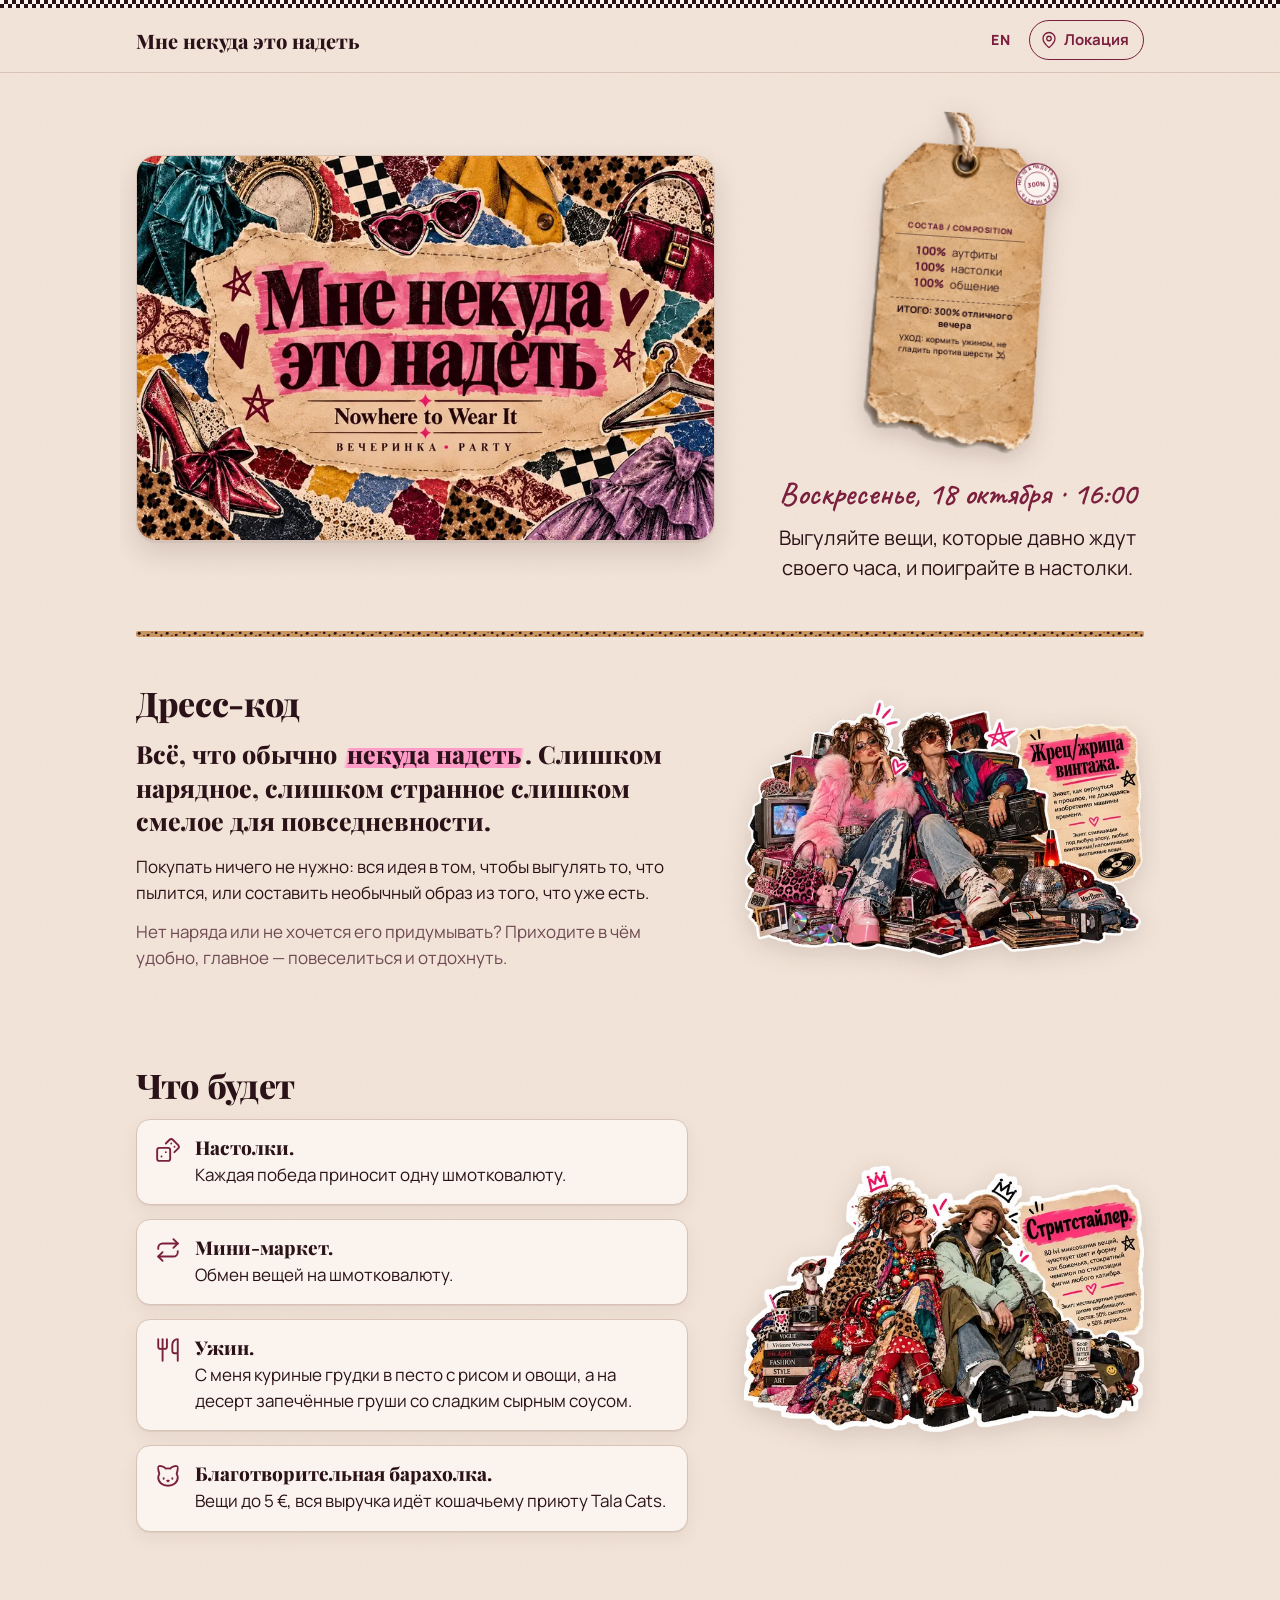
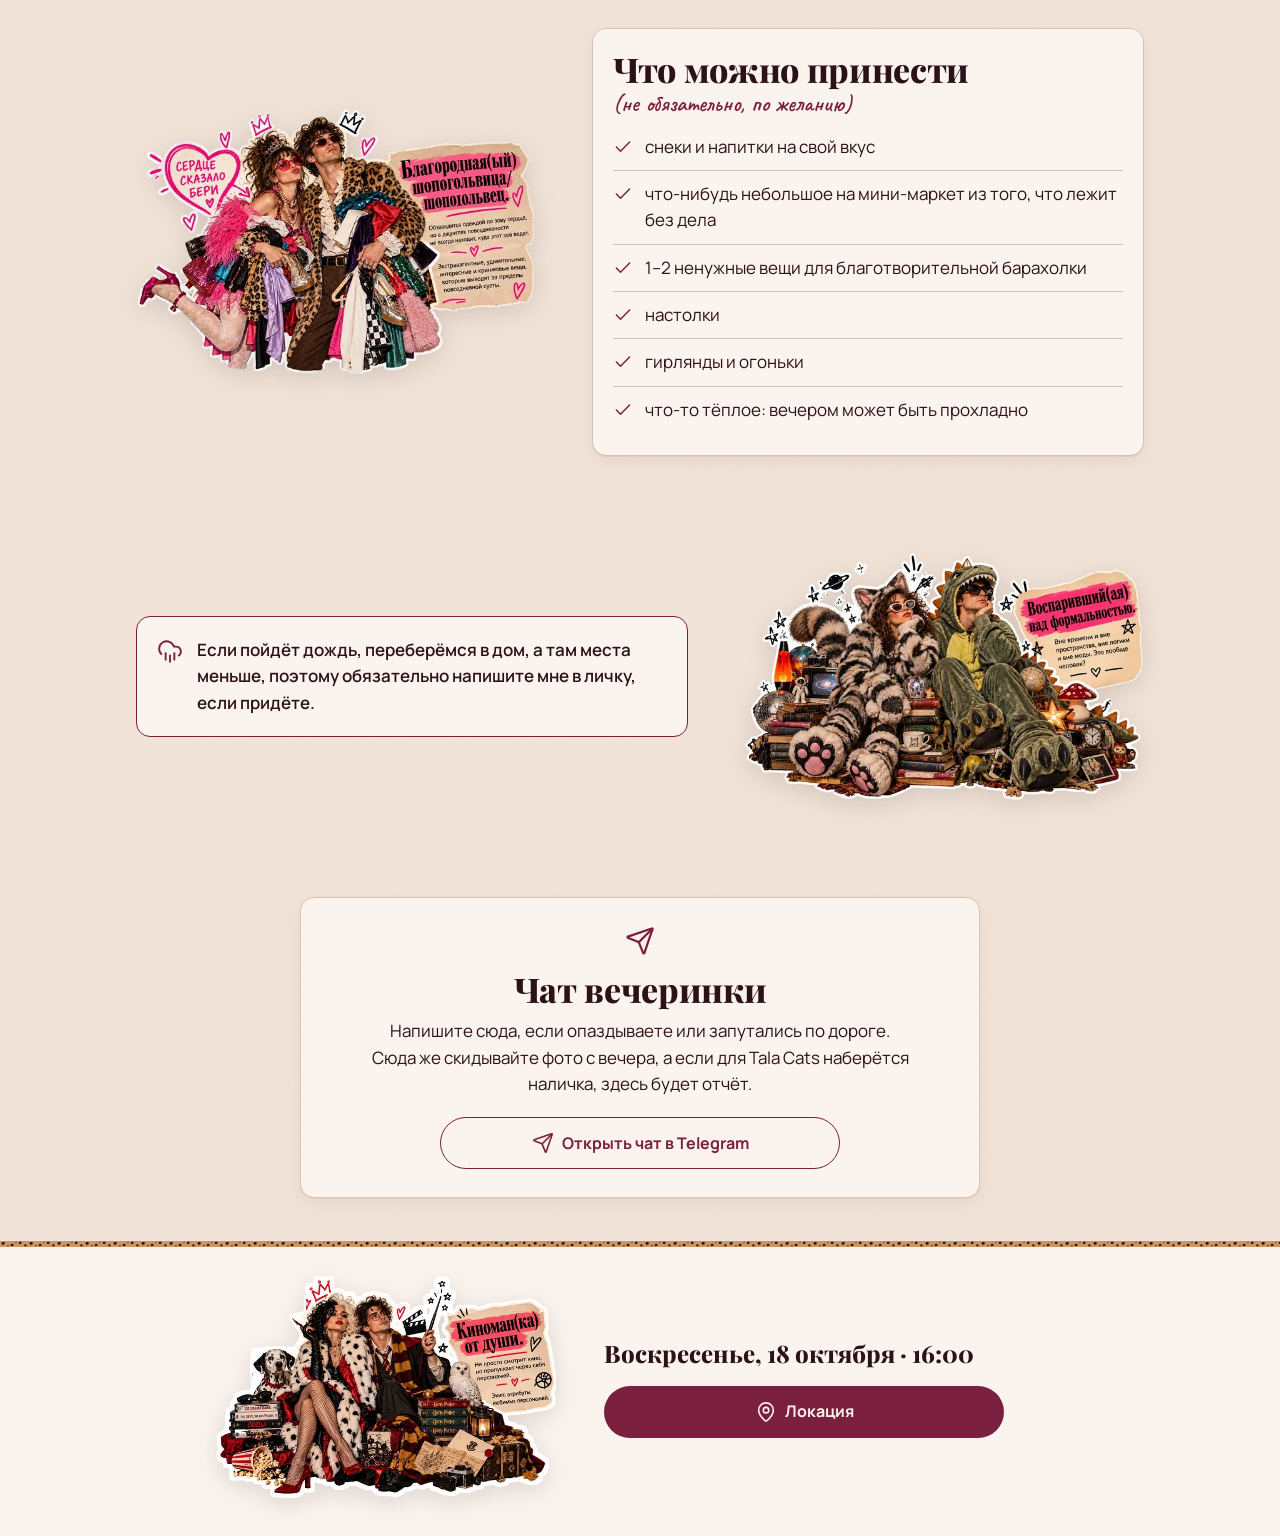
==== commit 4687bc30: "EN: английские записки поверх русских плашек на наклейках Co-Authored-By: Claude Opus 5.5 <noreply@a" ====
--- a/index.html
+++ b/index.html
@@ -21,7 +21,7 @@
   <link rel="preconnect" href="https://fonts.googleapis.com">
   <link rel="preconnect" href="https://fonts.gstatic.com" crossorigin>
   <link rel="stylesheet" href="https://fonts.googleapis.com/css2?family=Caveat:wght@600&family=Manrope:wght@400;600;700;800&family=Playfair+Display:wght@800;900&display=swap">
-  <link rel="stylesheet" href="style.css?v=13">
+  <link rel="stylesheet" href="style.css?v=15">
 </head>
 <body>
 
@@ -63,7 +63,6 @@
         </picture>
       </figure>
       <div class="hero-meta">
-        <p class="hero-date"><time datetime="2026-10-18T16:00">Воскресенье, 18 октября · 16:00</time></p>
         <div class="label-wrap" id="composition">
           <svg class="stamp" viewBox="0 0 100 100" aria-hidden="true">
             <defs><path id="stamp-ring" d="M50 50 m-37 0 a37 37 0 1 1 74 0 a37 37 0 1 1 -74 0"/></defs>
@@ -89,6 +88,7 @@
           </div>
         </div>
         <div class="hero-text">
+          <p class="hero-date"><time datetime="2026-10-18T16:00">Воскресенье, 18 октября · 16:00</time></p>
           <p class="hero-lead">Выгуляйте вещи, которые давно ждут своего часа, и поиграйте в настолки.</p>
         </div>
       </div>
--- a/style.css
+++ b/style.css
@@ -253,8 +253,8 @@
 
 .hero-meta .label-wrap {
   float: right;
-  width: 140px;
-  margin: -6px 4px 0 14px;
+  width: 150px;
+  margin: -64px 4px 0 14px;
   transform: rotate(4deg);
 }
 
@@ -376,6 +376,62 @@
 }
 
 .sticker a { display: block; }
+
+/* Английская записка поверх русской плашки на наклейке (только /en/).
+ * Размеры — от ширины наклейки, чтобы записка масштабировалась вместе с ней. */
+.sticker { position: relative; container-type: inline-size; }
+
+.sticker-note {
+  position: absolute;
+  left: var(--x);
+  top: var(--y);
+  width: var(--w);
+  min-height: var(--h);
+  display: flex;
+  flex-direction: column;
+  justify-content: center;
+  padding: 1.6cqw 1.8cqw 1.9cqw;
+  background: var(--grain), #efdcc4;
+  box-shadow: 0 1px 2px rgba(43, 18, 24, 0.18), 0 4px 10px rgba(43, 18, 24, 0.14);
+  transform: rotate(-1.5deg);
+  font-size: var(--fs);
+  text-align: left;
+  line-height: 1.25;
+  color: var(--ink);
+}
+
+.sticker-note > span { display: block; }
+
+.sticker-note-title {
+  font: 900 1.9em/1.02 var(--display);
+  margin-bottom: 0.45em;
+  padding: 0.05em 0.15em;
+  background: var(--hot-soft);
+  -webkit-box-decoration-break: clone;
+  box-decoration-break: clone;
+}
+
+.sticker-note-text { font-weight: 600; }
+.sticker-note-gear { margin-top: 0.5em; font-size: 0.92em; }
+
+.sticker-heart {
+  position: absolute;
+  left: 2.5%;
+  top: 12%;
+  width: 26%;
+  min-height: 30%;
+  display: flex;
+  align-items: center;
+  justify-content: center;
+  padding: 1.6cqw 1.2cqw;
+  background: var(--paper-2);
+  border: 0.45cqw solid var(--hot);
+  border-radius: 50%;
+  transform: rotate(-12deg);
+  font: 600 4cqw/1 var(--hand);
+  color: var(--wine-dark);
+  text-align: center;
+}
 .sticker img { width: 100%; height: auto; }
 
 /* ── Что будет ───────────────────────────────────────────── */
@@ -537,7 +593,7 @@
   .nav-title { font-size: 20px; }
   .hero { padding-top: 32px; }
   .hero-meta { max-width: 640px; margin: 0 auto; }
-  .hero-meta .label-wrap { width: 170px; }
+  .hero-meta .label-wrap { width: 180px; margin-top: -80px; }
 
   .footer-inner {
     max-width: 880px;
@@ -579,7 +635,6 @@
     display: flex;
     flex-direction: column;
   }
-  .hero-meta .label-wrap { order: -1; }
   .hero-meta .label-wrap {
     float: none;
     width: 170px;
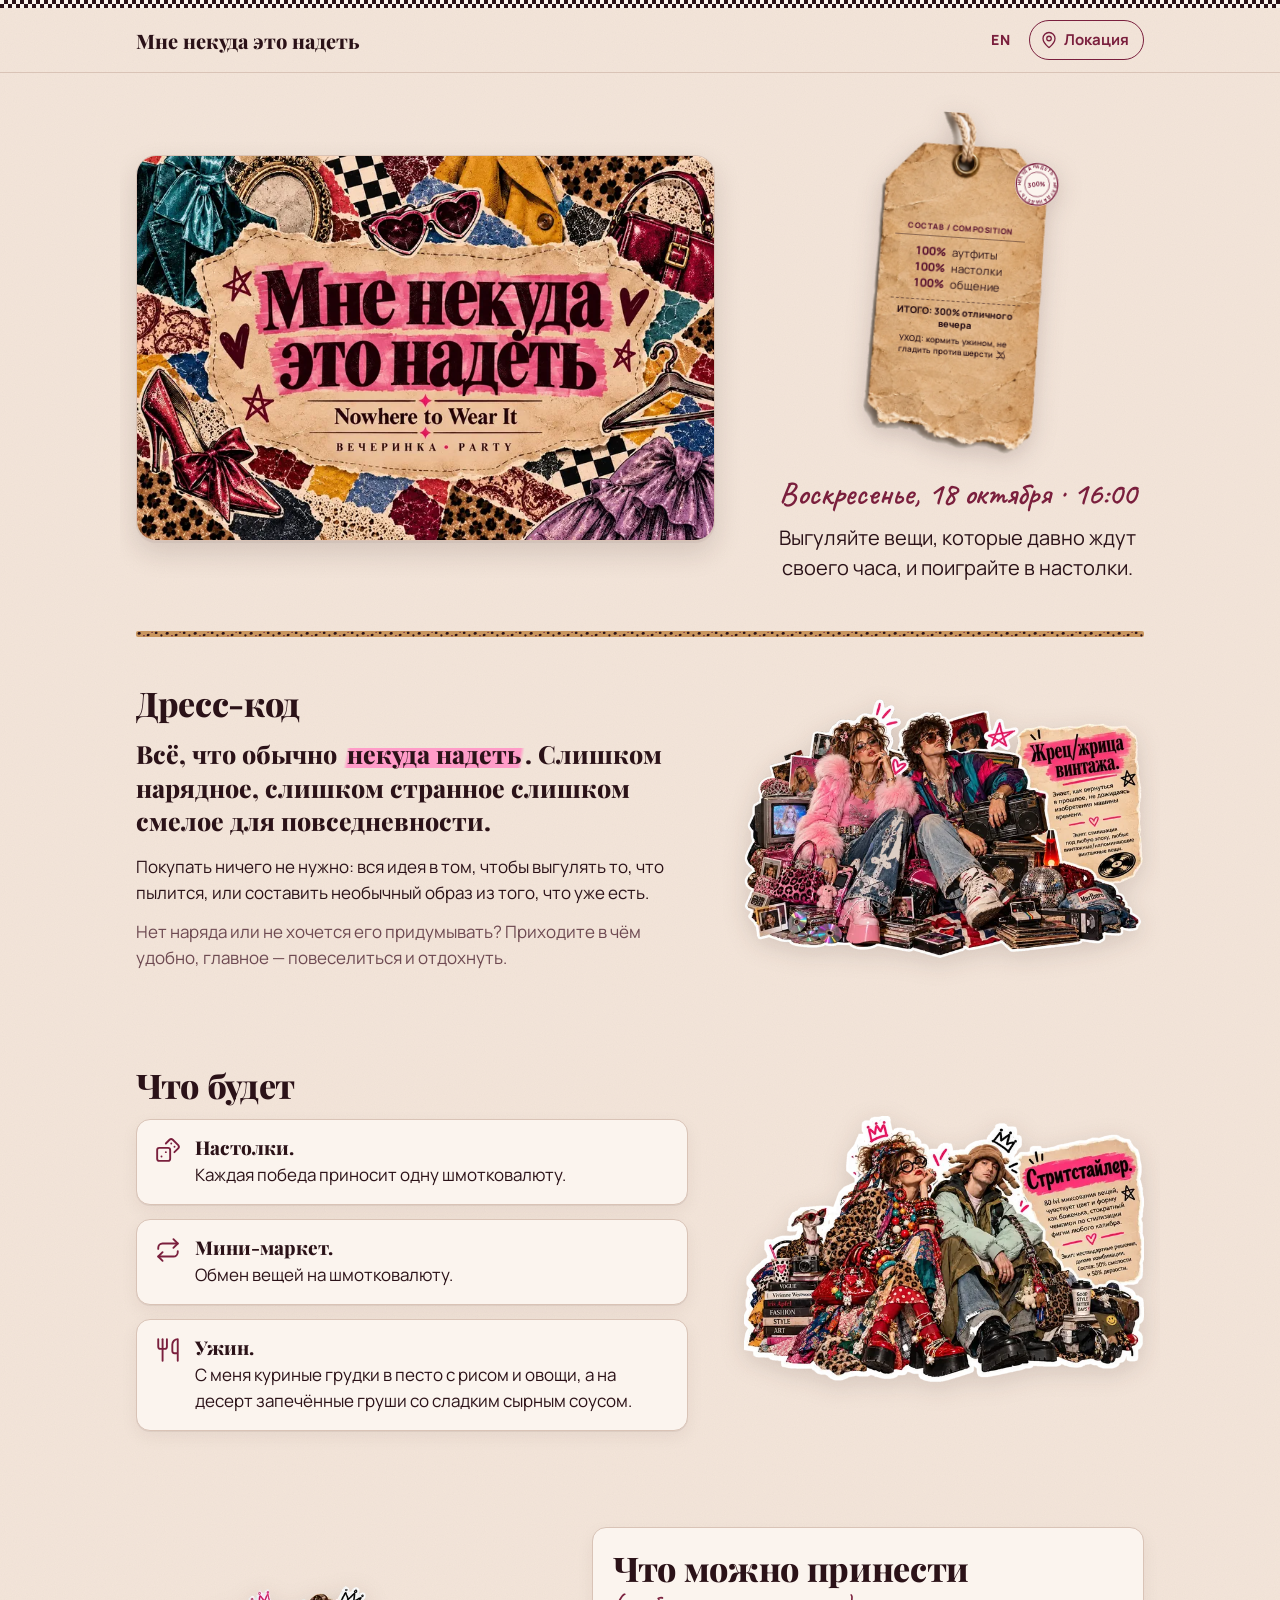
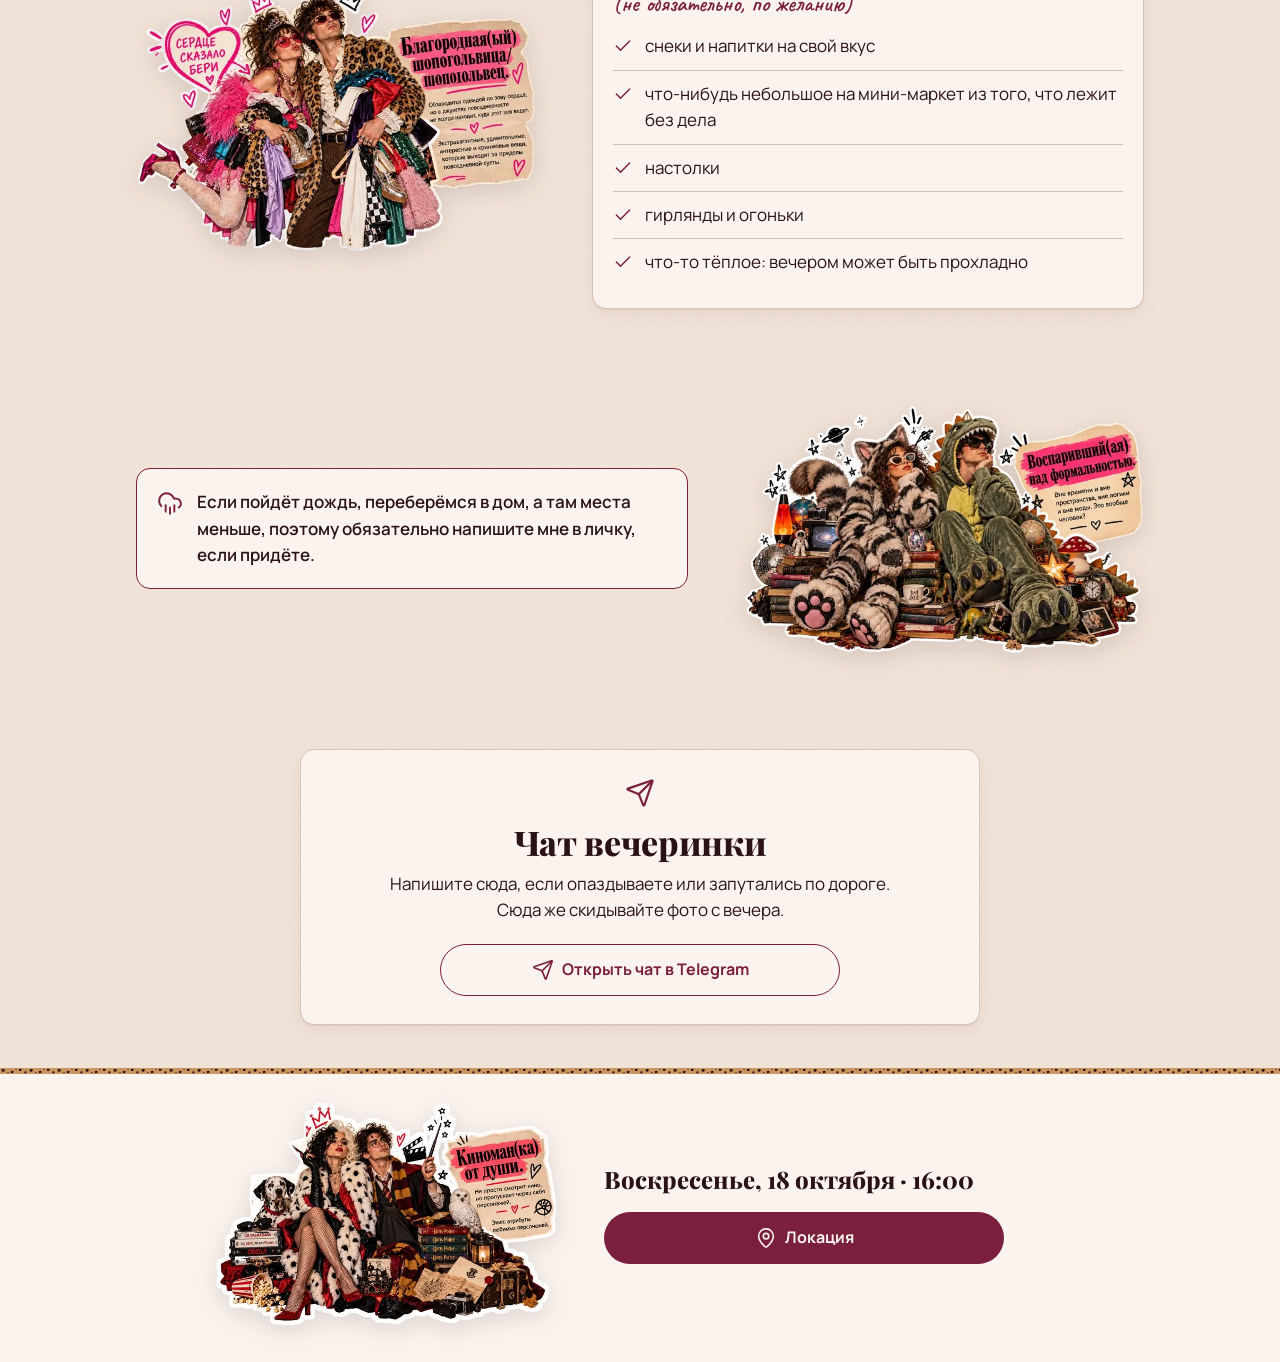
==== commit 255add0b: "Убрана благотворительная барахолка и упоминания Tala Cats (RU и EN) Co-Authored-By: Claude Opus 5.5 " ====
--- a/index.html
+++ b/index.html
@@ -21,7 +21,7 @@
   <link rel="preconnect" href="https://fonts.googleapis.com">
   <link rel="preconnect" href="https://fonts.gstatic.com" crossorigin>
   <link rel="stylesheet" href="https://fonts.googleapis.com/css2?family=Caveat:wght@600&family=Manrope:wght@400;600;700;800&family=Playfair+Display:wght@800;900&display=swap">
-  <link rel="stylesheet" href="style.css?v=15">
+  <link rel="stylesheet" href="style.css?v=16">
 </head>
 <body>
 
@@ -31,7 +31,6 @@
     <symbol id="i-dice" viewBox="0 0 24 24"><rect width="12" height="12" x="2" y="10" rx="2"/><path d="m17.92 14 3.5-3.5a2.24 2.24 0 0 0 0-3l-5-4.92a2.24 2.24 0 0 0-3 0L10 6"/><path d="M6 18h.01"/><path d="M10 14h.01"/><path d="M15 6h.01"/><path d="M18 9h.01"/></symbol>
     <symbol id="i-swap" viewBox="0 0 24 24"><path d="m17 2 4 4-4 4"/><path d="M3 11v-1a4 4 0 0 1 4-4h14"/><path d="m7 22-4-4 4-4"/><path d="M21 13v1a4 4 0 0 1-4 4H3"/></symbol>
     <symbol id="i-dinner" viewBox="0 0 24 24"><path d="M3 2v7c0 1.1.9 2 2 2h4a2 2 0 0 0 2-2V2"/><path d="M7 2v20"/><path d="M21 15V2a5 5 0 0 0-5 5v6c0 1.1.9 2 2 2h3Zm0 0v7"/></symbol>
-    <symbol id="i-cat" viewBox="0 0 24 24"><path d="M12 5c.67 0 1.35.09 2 .26 1.78-2 5.03-2.84 6.42-2.26 1.4.58-.42 7-.42 7 .57 1.07 1 2.24 1 3.44C21 17.9 16.97 21 12 21s-9-3-9-7.56c0-1.25.5-2.4 1-3.44 0 0-1.89-6.42-.5-7 1.39-.58 4.72.23 6.5 2.23A9.04 9.04 0 0 1 12 5Z"/><path d="M8 14v.5"/><path d="M16 14v.5"/><path d="M11.25 16.25h1.5L12 17l-.75-.75Z"/></symbol>
     <symbol id="i-check" viewBox="0 0 24 24"><path d="M20 6 9 17l-5-5"/></symbol>
     <symbol id="i-rain" viewBox="0 0 24 24"><path d="M4 14.899A7 7 0 1 1 15.71 8h1.79a4.5 4.5 0 0 1 2.5 8.242"/><path d="M16 14v6"/><path d="M8 14v6"/><path d="M12 16v6"/></symbol>
     <symbol id="i-send" viewBox="0 0 24 24"><path d="M14.536 21.686a.5.5 0 0 0 .937-.024l6.5-19a.496.496 0 0 0-.635-.635l-19 6.5a.5.5 0 0 0-.024.937l7.93 3.18a2 2 0 0 1 1.112 1.11z"/><path d="m21.854 2.147-10.94 10.939"/></symbol>
@@ -115,7 +114,6 @@
           <li><svg class="ico" width="22" height="22" aria-hidden="true"><use href="#i-dice"/></svg><p><strong>Настолки.</strong> Каждая победа приносит одну шмотковалюту.</p></li>
           <li><svg class="ico" width="22" height="22" aria-hidden="true"><use href="#i-swap"/></svg><p><strong>Мини-маркет.</strong> Обмен вещей на шмотковалюту.</p></li>
           <li><svg class="ico" width="22" height="22" aria-hidden="true"><use href="#i-dinner"/></svg><p><strong>Ужин.</strong> С меня куриные грудки в песто с рисом и овощи, а на десерт запечённые груши со сладким сырным соусом.</p></li>
-          <li><svg class="ico" width="22" height="22" aria-hidden="true"><use href="#i-cat"/></svg><p><strong>Благотворительная барахолка.</strong> Вещи до 5 €, вся выручка идёт кошачьему приюту Tala Cats.</p></li>
         </ul>
       </div>
       <figure class="sticker">
@@ -131,7 +129,6 @@
           <ul class="bring-list">
             <li><svg class="ico" width="22" height="22" aria-hidden="true"><use href="#i-check"/></svg>снеки и напитки на свой вкус</li>
             <li><svg class="ico" width="22" height="22" aria-hidden="true"><use href="#i-check"/></svg>что-нибудь небольшое на мини-маркет из того, что лежит без дела</li>
-            <li><svg class="ico" width="22" height="22" aria-hidden="true"><use href="#i-check"/></svg>1–2 ненужные вещи для благотворительной барахолки</li>
             <li><svg class="ico" width="22" height="22" aria-hidden="true"><use href="#i-check"/></svg>настолки</li>
             <li><svg class="ico" width="22" height="22" aria-hidden="true"><use href="#i-check"/></svg>гирлянды и огоньки</li>
             <li><svg class="ico" width="22" height="22" aria-hidden="true"><use href="#i-check"/></svg>что-то тёплое: вечером может быть прохладно</li>
@@ -157,7 +154,7 @@
       <div class="panel chat">
         <svg class="ico chat-ico" width="22" height="22" aria-hidden="true"><use href="#i-send"/></svg>
         <h2>Чат вечеринки</h2>
-        <p>Напишите сюда, если опаздываете или запутались по дороге. Сюда же скидывайте фото с вечера, а если для Tala Cats наберётся наличка, здесь будет отчёт.</p>
+        <p>Напишите сюда, если опаздываете или запутались по дороге. Сюда же скидывайте фото с вечера.</p>
         <a class="button button-ghost" href="https://t.me/+cjcUs2wXB2kzOTMy" target="_blank" rel="noopener">
           <svg class="ico" width="22" height="22" aria-hidden="true"><use href="#i-send"/></svg>Открыть чат в Telegram
         </a>
--- a/style.css
+++ b/style.css
@@ -236,6 +236,56 @@
 }
 
 .poster { width: 100%; aspect-ratio: 3 / 2; object-fit: cover; }
+
+/* Английская плашка поверх русского названия на афише (только /en/).
+ * Размеры — от ширины афиши. */
+.poster-frame { position: relative; container-type: inline-size; }
+
+.poster-note {
+  position: absolute;
+  left: 15%;
+  top: 24%;
+  width: 70%;
+  height: 58%;
+  display: flex;
+  flex-direction: column;
+  align-items: center;
+  justify-content: center;
+  gap: 1.6cqw;
+  background: var(--grain), #e6c29e;
+  border-radius: 2.5cqw;
+  outline: 0.25cqw dashed rgba(43, 18, 24, 0.55);
+  outline-offset: -1.6cqw;
+  box-shadow: 0 0.4cqw 1.6cqw rgba(43, 18, 24, 0.35);
+  transform: rotate(-1.2deg);
+  color: var(--ink);
+  text-align: center;
+}
+
+.poster-note-title {
+  font: 900 9cqw/1.04 var(--display);
+  letter-spacing: -0.01em;
+}
+
+.poster-note-title > span {
+  display: inline-block;
+  padding: 0 1.2cqw;
+  background: #f06ea9;
+}
+
+.poster-note-sub {
+  font: 800 italic 3.2cqw/1.1 var(--display);
+  padding: 0.6cqw 4cqw;
+  border-top: 0.25cqw solid var(--ink);
+  border-bottom: 0.25cqw solid var(--ink);
+}
+
+.poster-note-kicker {
+  font: 800 2.4cqw/1 var(--display);
+  letter-spacing: 0.4em;
+  text-transform: uppercase;
+  padding-left: 0.4em;
+}
 
 .hero-date {
   font: 600 clamp(25px, 7.3vw, 32px)/1.1 var(--hand);
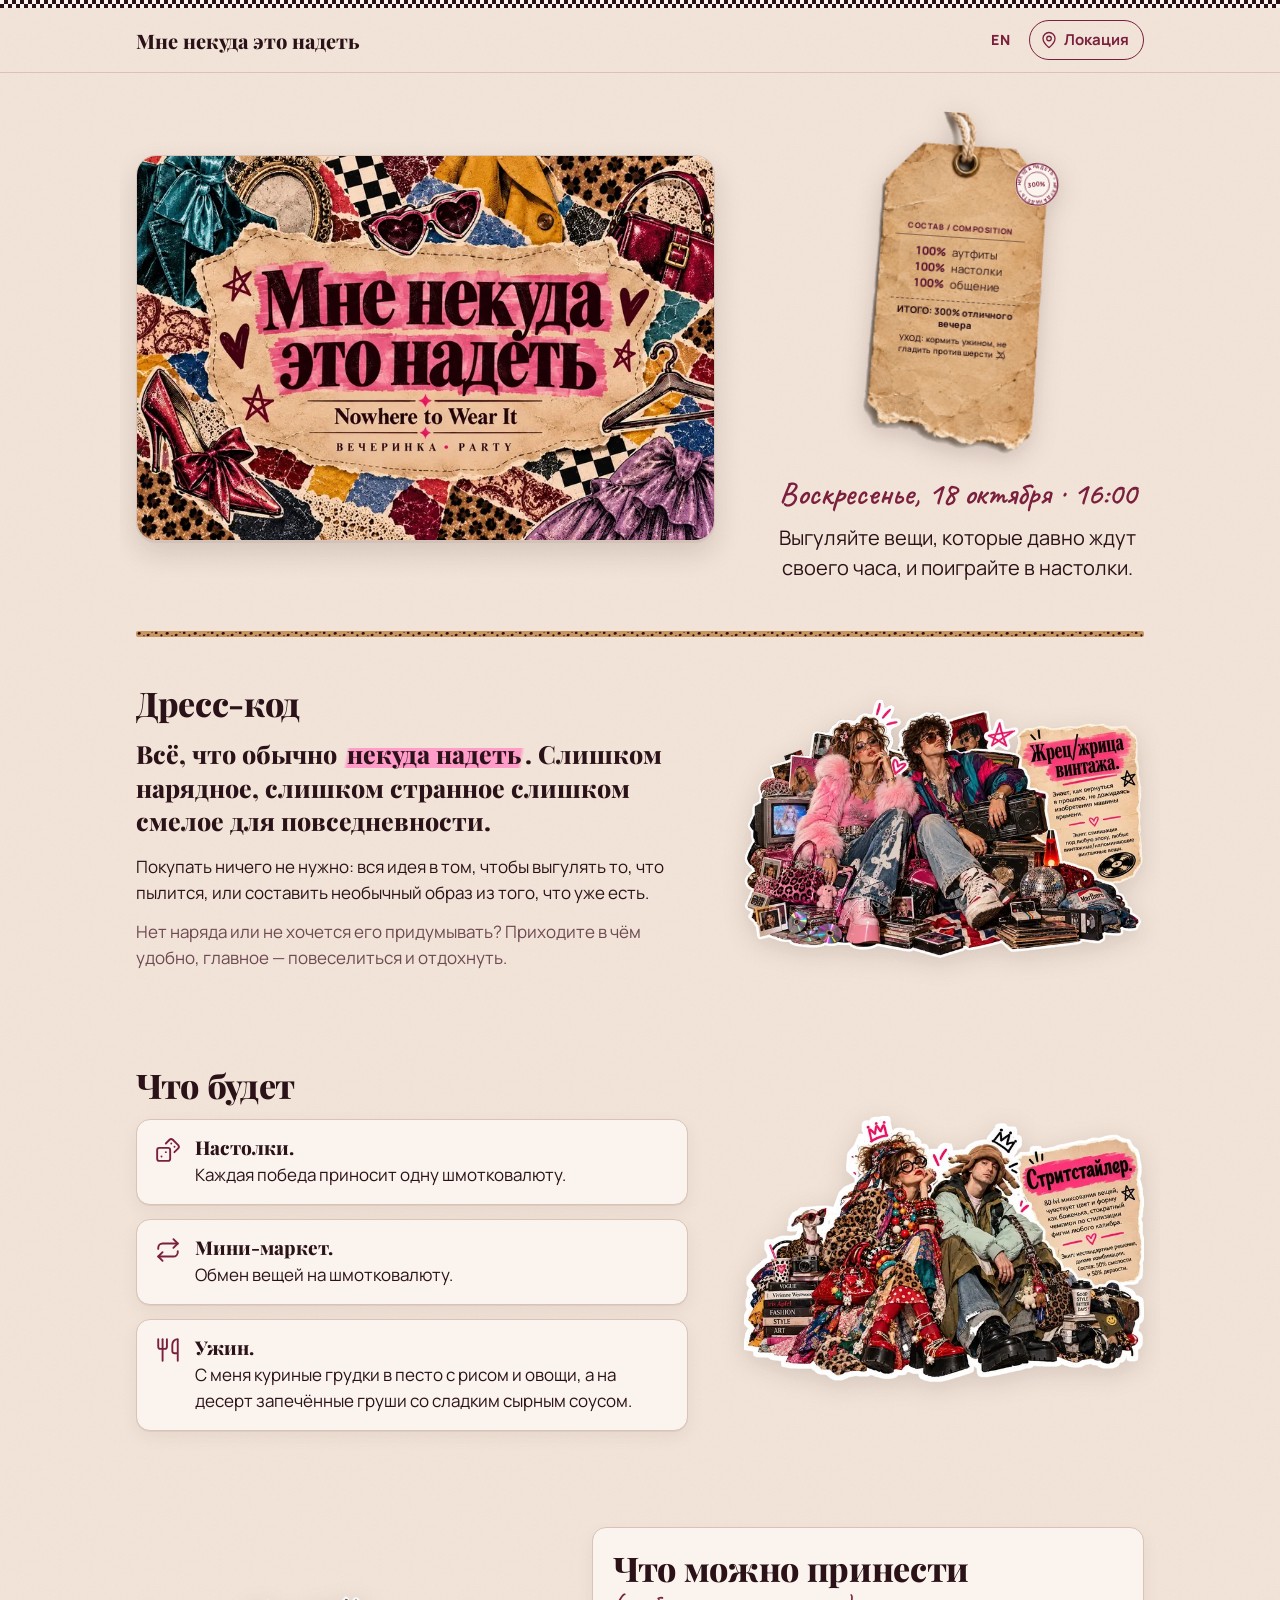
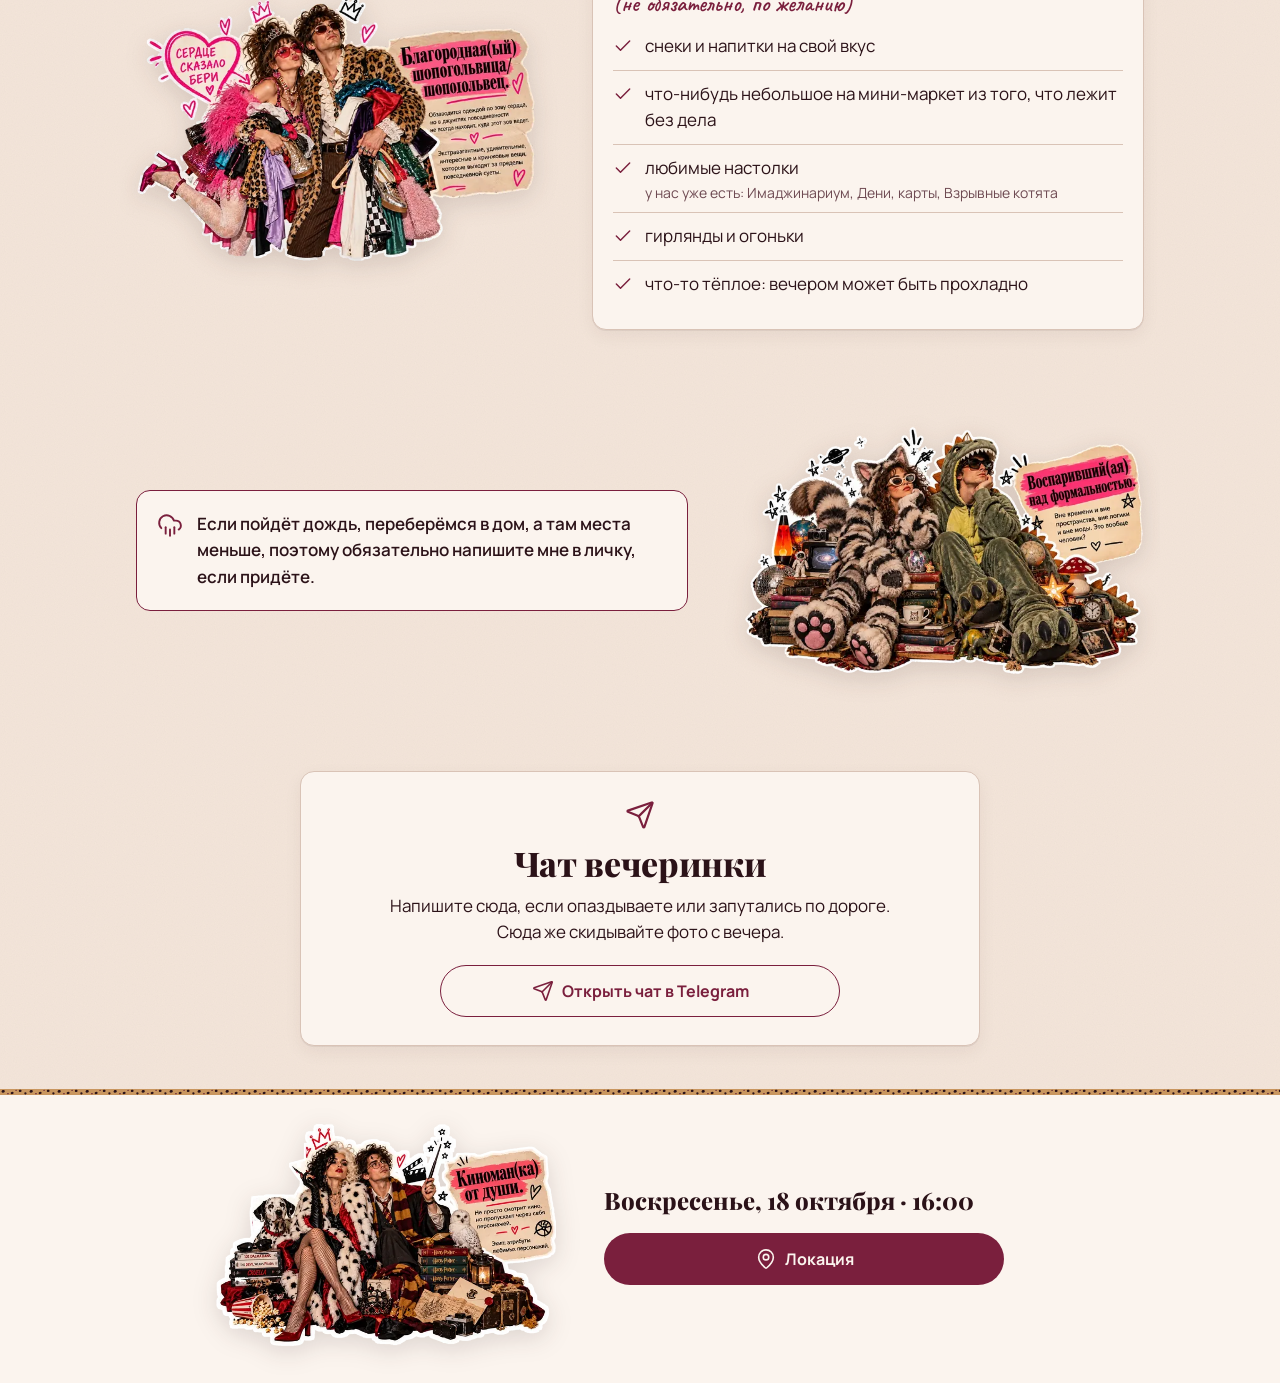
==== commit f63e2f83: "«Что принести»: любимые настолки и что у нас уже есть (RU и EN) Co-Authored-By: Claude Opus 5.5 <nor" ====
--- a/index.html
+++ b/index.html
@@ -21,7 +21,7 @@
   <link rel="preconnect" href="https://fonts.googleapis.com">
   <link rel="preconnect" href="https://fonts.gstatic.com" crossorigin>
   <link rel="stylesheet" href="https://fonts.googleapis.com/css2?family=Caveat:wght@600&family=Manrope:wght@400;600;700;800&family=Playfair+Display:wght@800;900&display=swap">
-  <link rel="stylesheet" href="style.css?v=16">
+  <link rel="stylesheet" href="style.css?v=17">
 </head>
 <body>
 
@@ -129,7 +129,7 @@
           <ul class="bring-list">
             <li><svg class="ico" width="22" height="22" aria-hidden="true"><use href="#i-check"/></svg>снеки и напитки на свой вкус</li>
             <li><svg class="ico" width="22" height="22" aria-hidden="true"><use href="#i-check"/></svg>что-нибудь небольшое на мини-маркет из того, что лежит без дела</li>
-            <li><svg class="ico" width="22" height="22" aria-hidden="true"><use href="#i-check"/></svg>настолки</li>
+            <li><svg class="ico" width="22" height="22" aria-hidden="true"><use href="#i-check"/></svg><span>любимые настолки<span class="bring-hint">у нас уже есть: Имаджинариум, Дени, карты, Взрывные котята</span></span></li>
             <li><svg class="ico" width="22" height="22" aria-hidden="true"><use href="#i-check"/></svg>гирлянды и огоньки</li>
             <li><svg class="ico" width="22" height="22" aria-hidden="true"><use href="#i-check"/></svg>что-то тёплое: вечером может быть прохладно</li>
           </ul>
--- a/style.css
+++ b/style.css
@@ -538,6 +538,14 @@
 }
 
 .bring-list li:first-child { border-top: 0; padding-top: 0; }
+.bring-hint {
+  display: block;
+  margin-top: 2px;
+  font-size: 14px;
+  line-height: 1.4;
+  color: var(--ink-soft);
+}
+
 .bring-list .ico { width: 20px; height: 20px; margin-top: 3px; }
 
 /* ── Важно ───────────────────────────────────────────────── */
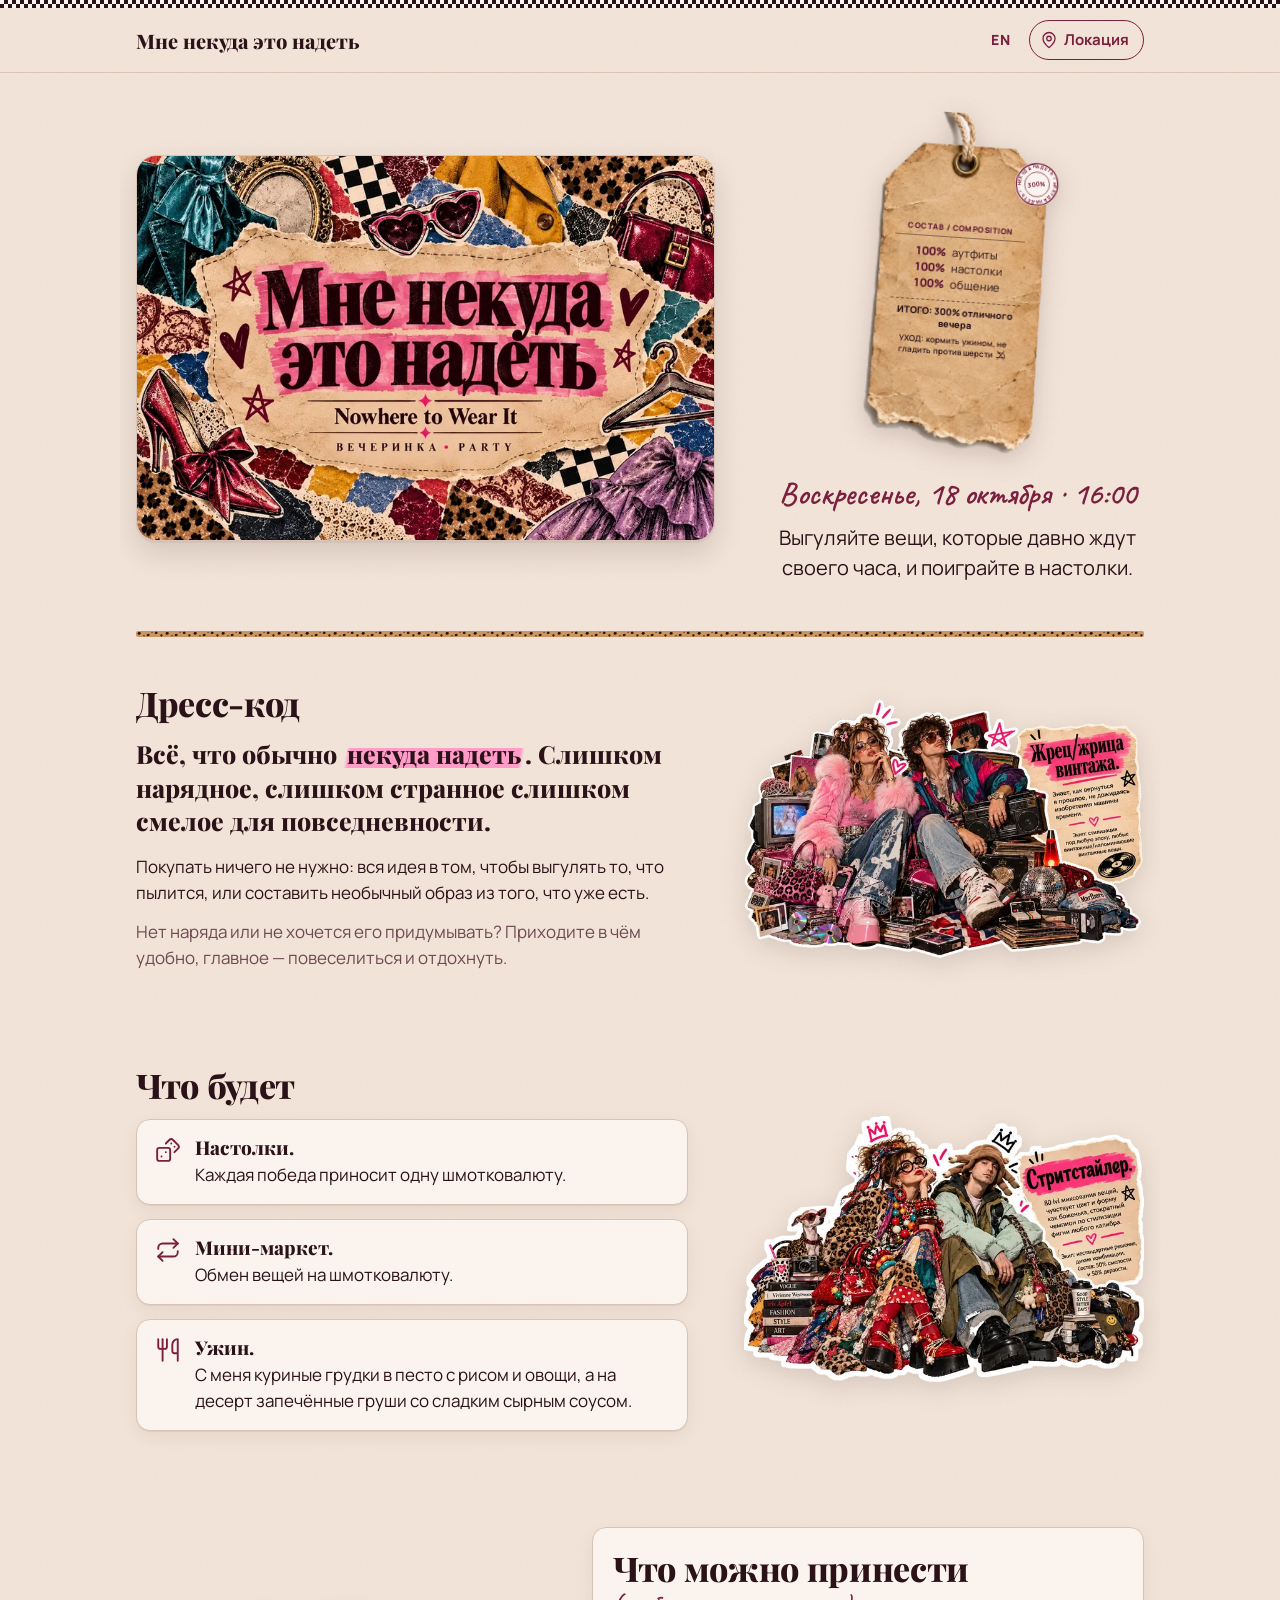
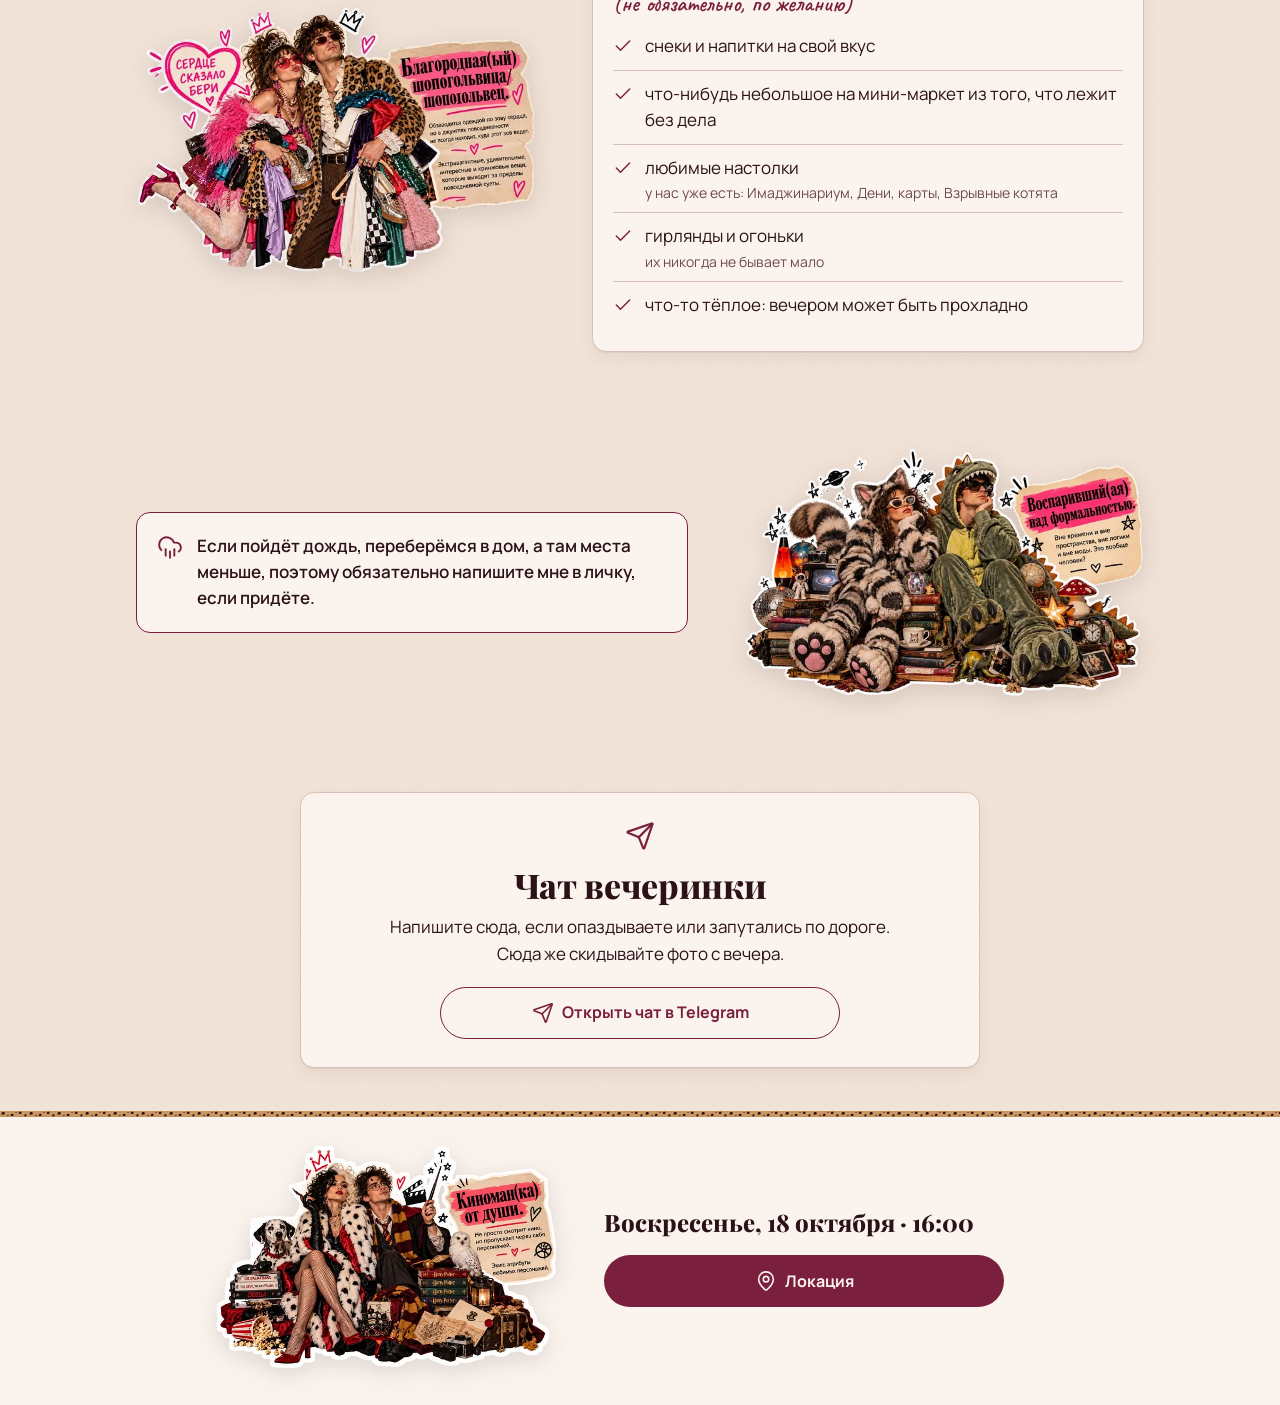
==== commit f285451a: "«Что принести»: гирлянды — их никогда не бывает мало (RU и EN) Co-Authored-By: Claude Opus 5.5 <nore" ====
--- a/index.html
+++ b/index.html
@@ -130,7 +130,7 @@
             <li><svg class="ico" width="22" height="22" aria-hidden="true"><use href="#i-check"/></svg>снеки и напитки на свой вкус</li>
             <li><svg class="ico" width="22" height="22" aria-hidden="true"><use href="#i-check"/></svg>что-нибудь небольшое на мини-маркет из того, что лежит без дела</li>
             <li><svg class="ico" width="22" height="22" aria-hidden="true"><use href="#i-check"/></svg><span>любимые настолки<span class="bring-hint">у нас уже есть: Имаджинариум, Дени, карты, Взрывные котята</span></span></li>
-            <li><svg class="ico" width="22" height="22" aria-hidden="true"><use href="#i-check"/></svg>гирлянды и огоньки</li>
+            <li><svg class="ico" width="22" height="22" aria-hidden="true"><use href="#i-check"/></svg><span>гирлянды и огоньки<span class="bring-hint">их никогда не бывает мало</span></span></li>
             <li><svg class="ico" width="22" height="22" aria-hidden="true"><use href="#i-check"/></svg>что-то тёплое: вечером может быть прохладно</li>
           </ul>
         </div>
